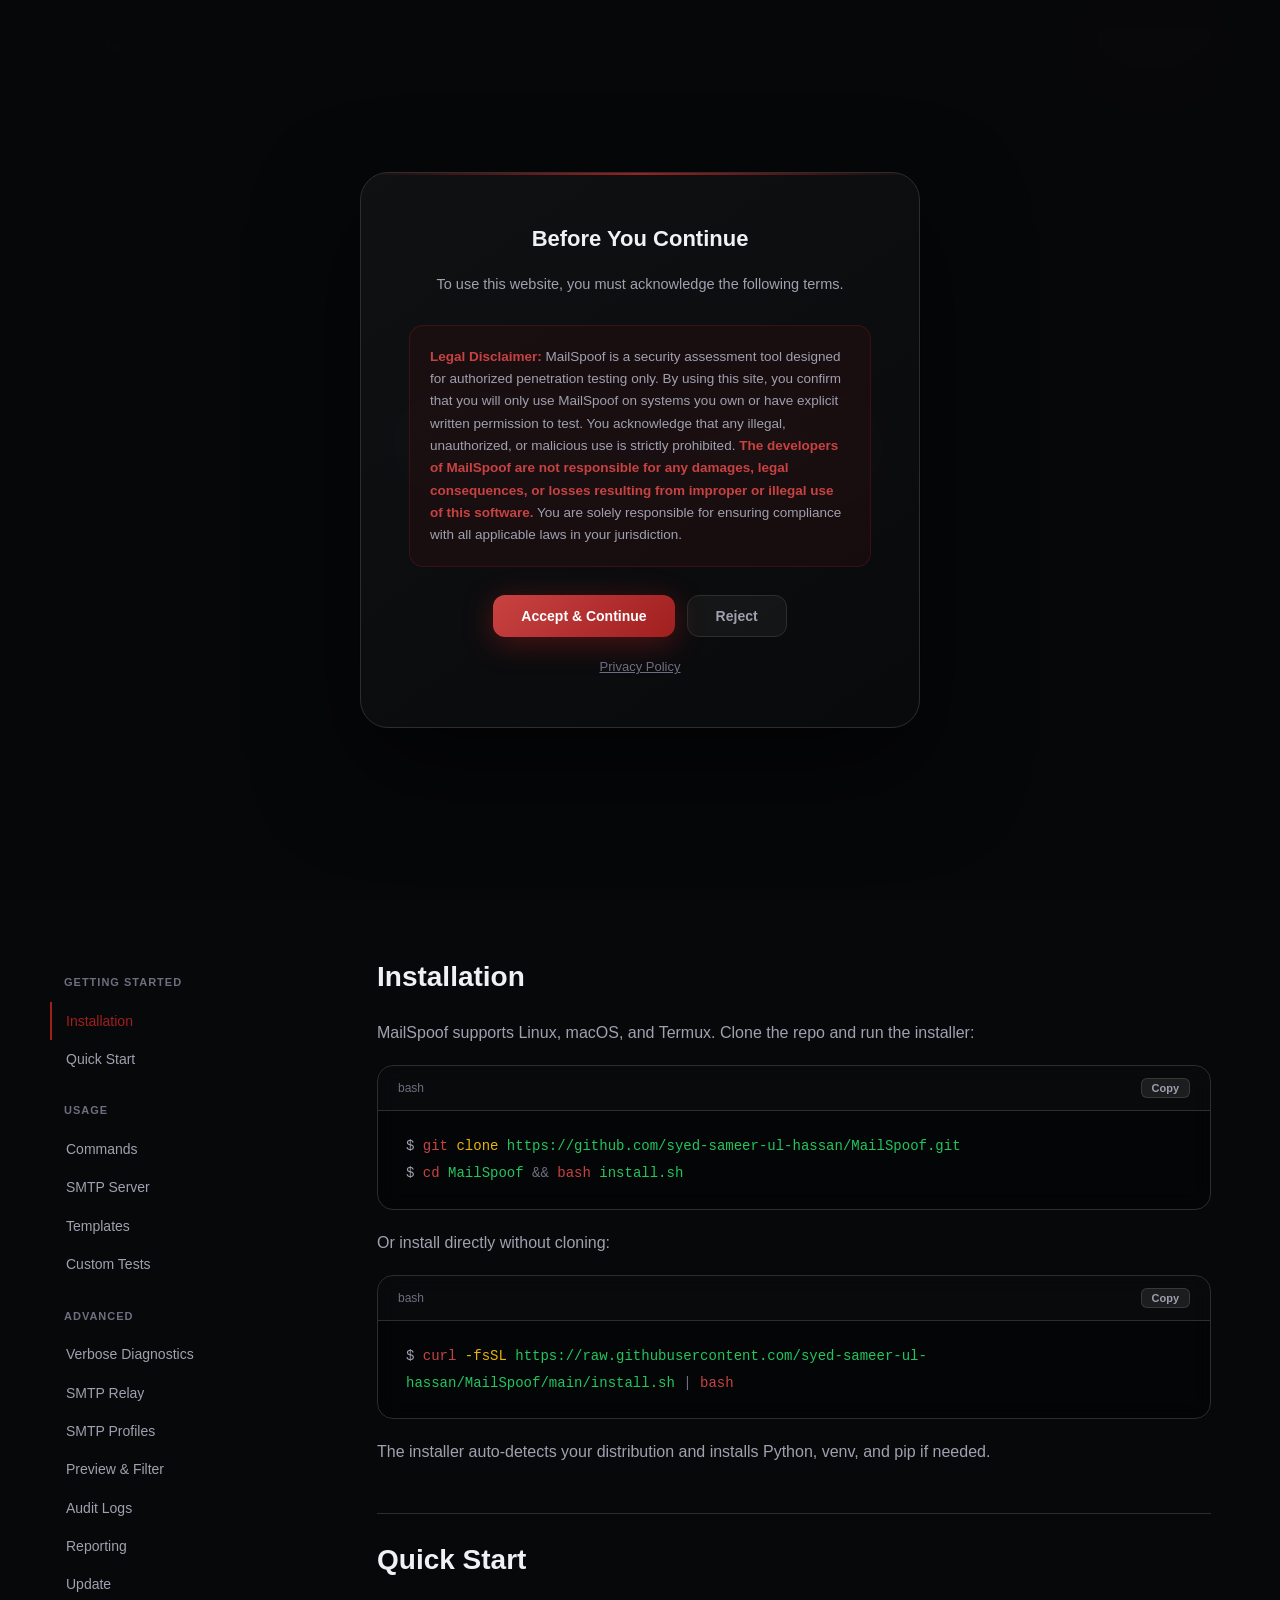
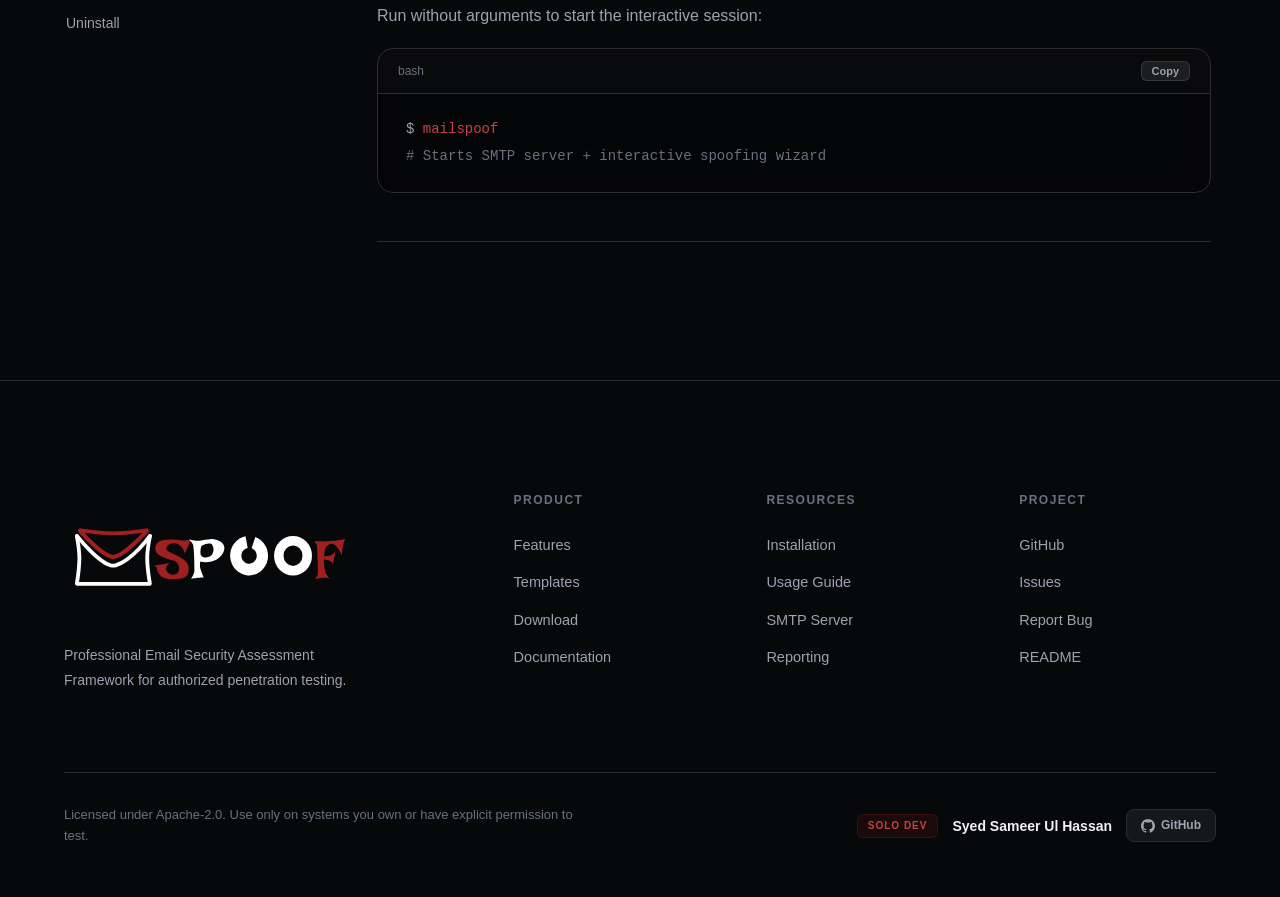
==== View/docs.html @ 1fa7d6a7 "first commit" ====
<!DOCTYPE html>
<html lang="en">
<head>
<meta charset="UTF-8">
<meta name="viewport" content="width=device-width, initial-scale=1.0, maximum-scale=1.0, user-scalable=no">
<meta name="referrer" content="strict-origin-when-cross-origin">
<meta http-equiv="Content-Security-Policy" content="default-src 'self'; script-src 'self' 'unsafe-inline'; style-src 'self' 'unsafe-inline' https://fonts.googleapis.com; font-src https://fonts.gstatic.com; img-src 'self' data: https:; connect-src *; frame-ancestors 'none'; base-uri 'self'; form-action 'self';">
<link rel="preconnect" href="https://fonts.googleapis.com">
<link href="https://fonts.googleapis.com/css2?family=Inter:wght@400;500;600;700;800&family=JetBrains+Mono:wght@400;700&display=swap" rel="stylesheet">
<link rel="icon" href="../assets/icon.svg" type="image/svg+xml">
<link rel="stylesheet" href="../style/style.css">
<link rel="stylesheet" href="../style/phone.css">
<link rel="stylesheet" href="../style/tablet.css">
<title>MailSpoof - Documentation</title>
</head>
<body>
<nav class="navbar">
  <div class="container nav-inner">
    <a href="home.html" class="nav-brand"><img src="../assets/logo.svg" alt="MailSpoof"></a>
    <button type="button" class="menu-btn" aria-label="Menu"><svg width="24" height="24" fill="none" stroke="currentColor" stroke-width="2" viewBox="0 0 24 24"><path stroke-linecap="round" stroke-linejoin="round" d="M4 6h16M4 12h16M4 18h16"/></svg></button>
    <div class="nav-links">
      <a href="features.html">Features</a>
      <a href="templates.html">Templates</a>
      <a href="docs.html">Docs</a>
      <a href="download.html">Download</a>
      <a href="../bug/report/bugreport.html">Report Bug</a>
      <a href="support.html">Support</a>
      <a href="donate.html" class="nav-cta"><svg width="16" height="16" fill="currentColor" viewBox="0 0 24 24"><path d="M12 21.35l-1.45-1.32C5.4 15.36 2 12.28 2 8.5 2 5.42 4.42 3 7.5 3c1.74 0 3.41.81 4.5 2.09C13.09 3.81 14.76 3 16.5 3 19.58 3 22 5.42 22 8.5c0 3.78-3.4 6.86-8.55 11.54L12 21.35z"/></svg>Donate</a>
    </div>
  </div>
</nav>
<style>
.docs-layout { display:flex; gap:48px; align-items:flex-start; }
.docs-nav { position:sticky; top:100px; width:260px; flex-shrink:0; }
.docs-content { flex:1; min-width:0; }
.docs-nav a { display:block; padding:8px 0; color:var(--text-dim); font-size:14px; border-left:2px solid transparent; padding-left:14px; margin-left:-14px; transition:all 0.2s; }
.docs-nav a:hover, .docs-nav a.active { color:var(--accent); border-left-color:var(--accent); }
.docs-nav h5 { font-size:11px; text-transform:uppercase; letter-spacing:1px; color:var(--text-fade); margin:24px 0 10px; }
.docs-content h3 { font-size:28px; font-weight:700; margin:48px 0 20px; padding-top:24px; border-top:1px solid var(--border); }
.docs-content h3:first-child { margin-top:0; padding-top:0; border-top:none; }
.docs-content p { color:var(--text-dim); margin-bottom:16px; }
.docs-content ul { margin-bottom:20px; padding-left:20px; color:var(--text-dim); }
.docs-content li { margin-bottom:8px; }
.code-header { display:flex; align-items:center; justify-content:space-between; }
.copy-btn { background:rgba(255,255,255,0.08); border:1px solid rgba(255,255,255,0.12); color:var(--text-dim); font-size:11px; padding:3px 10px; border-radius:6px; cursor:pointer; transition:all 0.2s; font-family:var(--font-sans); }
.copy-btn:hover { background:rgba(160,31,31,0.25); color:#fff; border-color:rgba(160,31,31,0.4); }
.copy-btn.copied { background:rgba(34,197,94,0.15); color:var(--green); border-color:rgba(34,197,94,0.3); }
@media(max-width:767px){ .docs-layout { flex-direction:column; } .docs-nav { display:none; } }
</style>

<section class="hero" style="padding:140px 0 60px;">
  <div class="hero-bg"></div>
  <div class="container">
    <h1 class="fade-up">Documentation</h1>
    <p class="fade-up" style="max-width:640px;">Learn how to install, configure, and use MailSpoof.</p>
  </div>
</section>

<section class="section" style="padding-top:40px;">
  <div class="container">
    <div class="docs-layout">
      <aside class="docs-nav">
        <h5>Getting Started</h5>
        <a href="#install">Installation</a>
        <a href="#quickstart">Quick Start</a>
        <h5>Usage</h5>
        <a href="#commands">Commands</a>
        <a href="#server">SMTP Server</a>
        <a href="#templates">Templates</a>
        <a href="#custom">Custom Tests</a>
        <h5>Advanced</h5>
        <a href="#verbose">Verbose Diagnostics</a>
        <a href="#relay">SMTP Relay</a>
        <a href="#profiles">SMTP Profiles</a>
        <a href="#preview">Preview & Filter</a>
        <a href="#logs">Audit Logs</a>
        <a href="#reporting">Reporting</a>
        <a href="#update">Update</a>
        <a href="#uninstall">Uninstall</a>
      </aside>
      <div class="docs-content">
        <h3 id="install">Installation</h3>
        <p>MailSpoof supports Linux, macOS, and Termux. Clone the repo and run the installer:</p>
        <div class="code-block"><div class="code-header">bash</div><div class="code-body">$ <span class="k">git</span> <span class="v">clone</span> <span class="s">https://github.com/syed-sameer-ul-hassan/MailSpoof.git</span><br>$ <span class="k">cd</span> <span class="s">MailSpoof</span> <span class="c">&&</span> <span class="k">bash</span> <span class="s">install.sh</span></div></div>
        <p>Or install directly without cloning:</p>
        <div class="code-block"><div class="code-header">bash</div><div class="code-body">$ <span class="k">curl</span> <span class="v">-fsSL</span> <span class="s">https://raw.githubusercontent.com/syed-sameer-ul-hassan/MailSpoof/main/install.sh</span> <span class="c">|</span> <span class="k">bash</span></div></div>
        <p>The installer auto-detects your distribution and installs Python, venv, and pip if needed.</p>

        <h3 id="quickstart">Quick Start</h3>
        <p>Run without arguments to start the interactive session:</p>
        <div class="code-block"><div class="code-header">bash</div><div class="code-body">$ <span class="k">mailspoof</span><br><span class="c"># Starts SMTP server + interactive spoofing wizard</span></div></div>

        <h3 id="commands">Commands</h3>
        <div class="code-block"><div class="code-header">bash</div><div class="code-body">$ <span class="k">mailspoof</span> <span class="v">server</span>     <span class="c"># Start SMTP server only</span><br>$ <span class="k">mailspoof</span> <span class="v">start</span>      <span class="c"># Start server + interactive session</span><br>$ <span class="k">mailspoof</span> <span class="v">list</span>       <span class="c"># List all templates</span><br>$ <span class="k">mailspoof</span> <span class="v">test</span> <span class="v">1</span> <span class="s">target@company.com</span>  <span class="c"># Run scenario by ID</span><br>$ <span class="k">mailspoof</span> <span class="v">custom</span>     <span class="c"># Fully custom spoofing test</span><br>$ <span class="k">mailspoof</span> <span class="v">create</span>     <span class="c"># Create custom template</span><br>$ <span class="k">mailspoof</span> <span class="v">-t</span>         <span class="c"># Alias for create</span><br>$ <span class="k">mailspoof</span> <span class="v">preview</span> <span class="v">1</span>   <span class="c"># Preview a template by ID</span><br>$ <span class="k">mailspoof</span> <span class="v">remove-template</span> <span class="v">1</span> <span class="c"># Remove a custom template</span><br>$ <span class="k">mailspoof</span> <span class="v">edit-template</span> <span class="v">1</span>   <span class="c"># Edit a template in nano</span><br>$ <span class="k">mailspoof</span> <span class="v">profile</span> <span class="v">list</span>   <span class="c"># List saved SMTP profiles</span><br>$ <span class="k">mailspoof</span> <span class="v">logs</span>       <span class="c"># View audit logs</span><br>$ <span class="k">mailspoof</span> <span class="v">report</span>     <span class="c"># Generate assessment report</span><br>$ <span class="k">mailspoof</span> <span class="v">update</span>     <span class="c"># Update from Git repository</span><br>$ <span class="k">mailspoof</span> <span class="v">uninstall</span>  <span class="c"># Remove MailSpoof</span><br>$ <span class="k">mailspoof</span> <span class="v">help</span>       <span class="c"># Show help banner</span></div></div>

        <p><strong>Additional flags:</strong> <code>mailspoof help</code> shows the help page, <code>mailspoof -v</code> prints the version.</p>

        <h3 id="server">SMTP Server</h3>
        <p>The built-in SMTP server implements a minimal state machine and relays by resolving MX records.</p>
        <div class="code-block"><div class="code-header">bash</div><div class="code-body">$ <span class="k">mailspoof</span> <span class="v">server</span> <span class="v">--host</span> <span class="s">0.0.0.0</span> <span class="v">--port</span> <span class="v">2525</span><br>$ <span class="k">mailspoof</span> <span class="v">start</span> <span class="v">--server-only</span>  <span class="c"># Server without interactive mode</span></div></div>

        <h3 id="templates">Templates</h3>
        <p>Custom templates use a simple key-value header format saved to <code>~/.mailspoof/templates/custom/</code>. Use raw HTML in the body for rich rendering; MailSpoof automatically generates a plain-text fallback and appends a test disclaimer to both parts. The <code>{TODAY}</code> placeholder is automatically replaced with the current date in built-in templates.</p>
        <div class="code-block"><div class="code-header">template.txt</div><div class="code-body">Name: My Custom Template<br>Category: Social Engineering<br>Severity: High<br>From Email: security@company.com<br>From Name: Security Team<br>Subject: Action Required<br>Tags: urgent, billing<br>Body:<br>&lt;html&gt;&lt;body&gt;&lt;h1&gt;Action Required&lt;/h1&gt;...&lt;/body&gt;&lt;/html&gt;<br>Description: Custom test scenario.</div></div>
        <p>Create interactively (type <code>EOF</code> on a new line to finish the body):</p>
        <div class="code-block"><div class="code-header">bash</div><div class="code-body">$ <span class="k">mailspoof</span> <span class="v">create</span></div></div>
        <p>Filter templates when listing:</p>
        <div class="code-block"><div class="code-header">bash</div><div class="code-body">$ <span class="k">mailspoof</span> <span class="v">list</span> <span class="v">--filter</span> <span class="s">billing</span></div></div>

        <h3 id="custom">Custom Tests</h3>
        <div class="code-block"><div class="code-header">bash</div><div class="code-body">$ <span class="k">mailspoof</span> <span class="v">custom</span> \<br>  <span class="v">--from-email</span> <span class="s">"ceo@company.com"</span> \<br>  <span class="v">--from-name</span> <span class="s">"CEO"</span> \<br>  <span class="v">--subject</span> <span class="s">"Urgent"</span> \<br>  <span class="v">--body</span> <span class="s">"Please review"</span> \<br>  <span class="v">--target</span> <span class="s">"user@company.com"</span> \<br>  <span class="v">--profile</span> <span class="s">gmail</span> \<br>  <span class="v">--verbose</span></div></div>

        <h3 id="verbose">Verbose Diagnostics</h3>
        <p>Trace every stage of SMTP communication with the <code>--verbose</code> flag. MailSpoof prints connection details, STARTTLS status, authentication steps, and provides actionable error explanations for blacklists, SPF/DKIM/DMARC rejections, and relay failures.</p>
        <div class="code-block"><div class="code-header">bash</div><div class="code-body">$ <span class="k">mailspoof</span> <span class="v">test</span> <span class="v">1</span> <span class="s">target@company.com</span> <span class="v">--verbose</span></div></div>

        <h3 id="relay">SMTP Relay</h3>
        <p>Direct MX delivery from residential IPs is blocked by most providers. Use an external relay inline or save a profile:</p>
        <div class="code-block"><div class="code-header">bash</div><div class="code-body">$ <span class="k">mailspoof</span> <span class="v">test</span> <span class="v">1</span> <span class="s">target@company.com</span> \<br>  <span class="v">--smtp-host</span> <span class="s">smtp.gmail.com</span> \<br>  <span class="v">--smtp-port</span> <span class="v">587</span> \<br>  <span class="v">--smtp-user</span> <span class="s">your-email@gmail.com</span> \<br>  <span class="v">--smtp-pass</span> <span class="s">your-app-password</span> \<br>  <span class="v">--use-tls</span> \<br>  <span class="v">--verbose</span></div></div>

        <h3 id="profiles">SMTP Profiles</h3>
        <p>Save relay credentials once and reuse them with <code>--profile</code>:</p>
        <div class="code-block"><div class="code-header">bash</div><div class="code-body">$ <span class="k">mailspoof</span> <span class="v">profile</span> <span class="v">add</span> <span class="s">gmail</span> \<br>  <span class="v">--host</span> <span class="s">smtp.gmail.com</span> \<br>  <span class="v">--port</span> <span class="v">587</span> \<br>  <span class="v">--user</span> <span class="s">you@gmail.com</span> \<br>  <span class="v">--pass</span> <span class="s">app-password</span> \<br>  <span class="v">--use-tls</span><br><br>$ <span class="k">mailspoof</span> <span class="v">test</span> <span class="v">1</span> <span class="s">target@company.com</span> <span class="v">--profile</span> <span class="s">gmail</span> <span class="v">--verbose</span><br>$ <span class="k">mailspoof</span> <span class="v">profile</span> <span class="v">list</span><br>$ <span class="k">mailspoof</span> <span class="v">profile</span> <span class="v">remove</span> <span class="s">gmail</span></div></div>

        <h3 id="preview">Preview & Template Management</h3>
        <p>Inspect templates before sending and manage them from the CLI:</p>
        <div class="code-block"><div class="code-header">bash</div><div class="code-body">$ <span class="k">mailspoof</span> <span class="v">preview</span> <span class="v">1</span>            <span class="c"># Preview rendered body</span><br>$ <span class="k">mailspoof</span> <span class="v">preview</span> <span class="v">1</span> <span class="v">--raw</span>      <span class="c"># Show raw HTML</span><br>$ <span class="k">mailspoof</span> <span class="v">edit-template</span> <span class="v">1</span>     <span class="c"># Open in $EDITOR or nano</span><br>$ <span class="k">mailspoof</span> <span class="v">remove-template</span> <span class="v">1</span>  <span class="c"># Delete custom template</span><br>$ <span class="k">mailspoof</span> <span class="v">list</span> <span class="v">--filter</span> <span class="s">ceo</span>  <span class="c"># Filter by keyword/tag</span></div></div>

        <h3 id="logs">Audit Logs</h3>
        <p>View recent test activity from the structured JSON audit log:</p>
        <div class="code-block"><div class="code-header">bash</div><div class="code-body">$ <span class="k">mailspoof</span> <span class="v">logs</span>           <span class="c"># Last 20 entries</span><br>$ <span class="k">mailspoof</span> <span class="v">logs</span> <span class="v">--lines</span> <span class="v">50</span>  <span class="c"># Last 50 entries</span></div></div>

        <h3 id="reporting">Reporting</h3>
        <p>All tests are logged as JSON lines in ~/.mailspoof/audit.log. Generate a report with:</p>
        <div class="code-block"><div class="code-header">bash</div><div class="code-body">$ <span class="k">mailspoof</span> <span class="v">report</span> <span class="v">--output</span> <span class="s">/path/to/report.json</span><br>$ <span class="k">mailspoof</span> <span class="v">report</span> <span class="v">--format</span> <span class="s">csv</span></div></div>
        <p>The report includes total tests, success rate, breakdown by scenario and type, risk level (CRITICAL / HIGH / MEDIUM), and remediation recommendations. JSON format is ideal for automation; CSV exports the following columns: timestamp, test_type, scenario, target, from_email, success, category, severity, smtp_server, and error.</p>

        <h3 id="update">Update</h3>
        <div class="code-block"><div class="code-header">bash</div><div class="code-body">$ <span class="k">mailspoof</span> <span class="v">update</span></div></div>

        <h3 id="uninstall">Uninstall</h3>
        <p>Remove MailSpoof completely:</p>
        <div class="code-block"><div class="code-header">bash</div><div class="code-body">$ <span class="k">mailspoof</span> <span class="v">uninstall</span></div></div>
      </div>
    </div>
  </div>
</section>
<footer class="footer">
  <div class="container">
    <div class="footer-grid">
      <div class="footer-brand-area"><img src="../assets/logo.svg" alt="MailSpoof"><p class="footer-desc">Professional Email Security Assessment Framework for authorized penetration testing.</p></div>
      <div class="footer-col"><h5>Product</h5><a href="features.html">Features</a><a href="templates.html">Templates</a><a href="download.html">Download</a><a href="docs.html">Documentation</a></div>
      <div class="footer-col"><h5>Resources</h5><a href="docs.html#install">Installation</a><a href="docs.html#usage">Usage Guide</a><a href="docs.html#server">SMTP Server</a><a href="docs.html#reporting">Reporting</a></div>
      <div class="footer-col"><h5>Project</h5><a href="https://github.com/syed-sameer-ul-hassan/MailSpoof" target="_blank" rel="noopener noreferrer">GitHub</a><a href="https://github.com/syed-sameer-ul-hassan/MailSpoof/issues" target="_blank" rel="noopener noreferrer">Issues</a><a href="../bug/report/bugreport.html">Report Bug</a><a href="https://github.com/syed-sameer-ul-hassan/MailSpoof/blob/main/README.md" target="_blank" rel="noopener noreferrer">README</a></div>
    </div>
    <div class="footer-bottom"><p>Licensed under Apache-2.0. Use only on systems you own or have explicit permission to test.</p><div class="footer-dev"><span class="dev-label">Solo Dev</span><span class="dev-name">Syed Sameer Ul Hassan</span><a href="https://github.com/syed-sameer-ul-hassan" target="_blank" rel="noopener noreferrer" class="dev-github"><svg width="14" height="14" fill="currentColor" viewBox="0 0 24 24"><path d="M12 0c-6.626 0-12 5.373-12 12 0 5.302 3.438 9.8 8.207 11.387.599.111.793-.261.793-.577v-2.234c-3.338.726-4.033-1.416-4.033-1.416-.546-1.387-1.333-1.756-1.333-1.756-1.089-.745.083-.729.083-.729 1.205.084 1.839 1.237 1.839 1.237 1.07 1.834 2.807 1.304 3.492.997.107-.775.418-1.305.762-1.604-2.665-.305-5.467-1.334-5.467-5.931 0-1.311.469-2.381 1.236-3.221-.124-.303-.535-1.524.117-3.176 0 0 1.008-.322 3.301 1.23.957-.266 1.983-.399 3.003-.404 1.02.005 2.047.138 3.006.404 2.291-1.552 3.297-1.23 3.297-1.23.653 1.653.242 2.874.118 3.176.77.84 1.233 1.911 1.233 3.221 0 4.609-2.807 5.624-5.479 5.921.43.372.823 1.102.823 2.222v3.293c0 .319.192.694.801.576 4.765-1.589 8.199-6.086 8.199-11.386 0-6.627-5.373-12-12-12z"/></svg>GitHub</a></div></div>
  </div>
</footer>
<div id="cookieOverlay" class="cookie-overlay">
  <div class="cookie-card">
    <div id="cookieConsent" class="cookie-consent show">
      <h3>Before You Continue</h3>
      <p>To use this website, you must acknowledge the following terms.</p>
      <div class="warning-box">
        <p><strong>Legal Disclaimer:</strong> MailSpoof is a security assessment tool designed for authorized penetration testing only. By using this site, you confirm that you will only use MailSpoof on systems you own or have explicit written permission to test. You acknowledge that any illegal, unauthorized, or malicious use is strictly prohibited. <strong>The developers of MailSpoof are not responsible for any damages, legal consequences, or losses resulting from improper or illegal use of this software.</strong> You are solely responsible for ensuring compliance with all applicable laws in your jurisdiction.</p>
      </div>
      <div class="cookie-actions">
        <button type="button" id="cookieAccept" class="btn btn-primary">Accept & Continue</button>
        <button type="button" id="cookieReject" class="btn-reject">Reject</button>
      </div>
      <div style="text-align:center;margin-top:16px;">
        <a href="privacy-policy.html" style="color:var(--text-fade);font-size:13px;text-decoration:underline;">Privacy Policy</a>
      </div>
    </div>
    <div id="cookieBlocked" class="cookie-blocked">
      <div class="blocked-icon">
        <svg width="28" height="28" fill="none" stroke="currentColor" stroke-width="2" viewBox="0 0 24 24"><path stroke-linecap="round" stroke-linejoin="round" d="M18.364 18.364A9 9 0 005.636 5.636m12.728 12.728A9 9 0 015.636 5.636m12.728 12.728L5.636 5.636"/></svg>
      </div>
      <h3>Access Denied</h3>
      <p>You are not allowed to visit this site. MailSpoof is a security tool that may be harmful if misused. You must accept that you will not use it for illegal purposes. If MailSpoof is used illegally, we are not responsible. Please review and accept the terms to continue.</p>
      <div class="cookie-actions">
        <button type="button" id="cookieRemodify" class="btn btn-primary">Re-modify & Accept</button>
      </div>
    </div>
  </div>
</div>
<script src="../logs/main.js"></script>
<script>
(function() {
  document.querySelectorAll('.code-block').forEach(function(block) {
    var header = block.querySelector('.code-header');
    var body = block.querySelector('.code-body');
    if (!header || !body) return;
    var btn = document.createElement('button');
    btn.className = 'copy-btn';
    btn.type = 'button';
    btn.textContent = 'Copy';
    btn.addEventListener('click', function() {
      var text = body.innerText;
      navigator.clipboard.writeText(text).then(function() {
        btn.textContent = 'Copied';
        btn.classList.add('copied');
        setTimeout(function() {
          btn.textContent = 'Copy';
          btn.classList.remove('copied');
        }, 2000);
      });
    });
    header.appendChild(btn);
  });
})();
</script>
</body>
</html>
---- style/style.css ----
:root {
  --bg: #07080a;
  --bg-elev: #07080a;
  --bg-card: rgba(255,255,255,0.03);
  --border: #2d2d2d;
  --border-hover: rgba(160,31,31,0.35);
  --text: #f0f0f5;
  --text-dim: #a0a0b0;
  --text-fade: #6e6e80;
  --accent: #A01F1F;
  --accent-glow: #C94242;
  --accent-soft: rgba(160,31,31,0.15);
  --gray: #D9D9D9;
  --green: #22c55e;
  --red: #ef4444;
  --yellow: #eab308;
  --blue: #3b82f6;
  --purple: #a855f7;
  --font: 'Inter', -apple-system, BlinkMacSystemFont, 'Segoe UI', sans-serif;
  --font-mono: 'JetBrains Mono', 'Fira Code', monospace;
}

* { margin:0; padding:0; box-sizing:border-box; }
html { scroll-behavior:smooth; }
body {
  font-family: var(--font);
  background: var(--bg);
  color: var(--text);
  line-height: 1.6;
  overflow-x: hidden;

   &::-webkit-scrollbar {
    width: 0px;   /* Width of vertical scrollbar */
    height: 8px;  /* Height of horizontal scrollbar */
  }
}
body::before {
  content: ''; position: fixed; inset: 0; z-index: -1; pointer-events: none;
  background-image: radial-gradient(circle, rgba(255,255,255,0.03) 1px, transparent 1px);
  background-size: 32px 32px;
  mask-image: linear-gradient(to bottom, rgba(0,0,0,0.5) 0%, rgba(0,0,0,0.15) 50%, rgba(0,0,0,0.5) 100%);
  -webkit-mask-image: linear-gradient(to bottom, rgba(0,0,0,0.5) 0%, rgba(0,0,0,0.15) 50%, rgba(0,0,0,0.5) 100%);
}

::-webkit-scrollbar { width: 7px; }
::-webkit-scrollbar-track { background: var(--bg); }
::-webkit-scrollbar-thumb { background: #222; border-radius: 4px; }
::-webkit-scrollbar-thumb:hover { background: var(--accent); }

a { color: var(--accent-glow); text-decoration: none; transition: color 0.2s; }
a:hover { color: var(--gray); }

.container { max-width: 1200px; margin: 0 auto; padding: 10px 24px; }

.navbar {
  position: fixed; top: 16px; left: 50%; z-index: 1000;
  transform: translateX(-50%);
  background: rgba(10,12,16,0.7);
  backdrop-filter: blur(24px) saturate(1.3);
  border: 1px solid rgba(255,255,255,0.06);
  border-radius: 16px;
  box-shadow: 0 8px 32px rgba(0,0,0,0.5), 0 0 0 1px rgba(160,31,31,0.05), 0 2px 10px rgba(0,0,0,0.3);
  max-width: 1160px; width: calc(100% - 48px);
  transition: all 0.4s cubic-bezier(0.16, 1, 0.3, 1);
}
.navbar.scrolled {
  background: rgba(10,12,16,0.92);
  border-color: rgba(255,255,255,0.1);
  box-shadow: 0 16px 48px rgba(0,0,0,0.6), 0 0 0 1px rgba(160,31,31,0.08), 0 4px 20px rgba(0,0,0,0.4);
}
.nav-inner { display:flex; align-items:center; justify-content:space-between; height: 62px; padding: 0 8px; }
.nav-brand {
  display:flex; align-items:center; gap: 12px;
  font-weight: 800; font-size: 20px; color: var(--text); letter-spacing: -0.5px;
}
.nav-brand img { height: 34px; width: auto; max-width: 120px; display: block; filter: drop-shadow(0 0 10px rgba(160,31,31,0.4)); transition: filter 0.3s; }
.nav-brand:hover img { filter: drop-shadow(0 0 14px rgba(160,31,31,0.6)); }
.nav-brand span { color: var(--accent-glow); }
.nav-links { display:flex; gap: 32px; align-items:center; }
.nav-links a { color: var(--text-dim); font-size: 14px; font-weight: 500; transition: all 0.2s; position: relative; }
.nav-links a::after {
  content: ''; position: absolute; bottom: -4px; left: 0; width: 0; height: 2px;
  background: linear-gradient(90deg, var(--accent), var(--accent-glow));
  transition: width 0.3s ease; border-radius: 2px;
}
.nav-links a:hover { color: var(--text); }
.nav-links a:hover::after { width: 100%; }
.nav-links a.active { color: var(--text); }
.nav-links a.active::after { width: 100%; }
.nav-cta {
  background: linear-gradient(135deg, var(--accent), #7A1818);
  color: #fff; padding: 10px 22px; border-radius: 10px;
  font-weight: 600; font-size: 14px; border: none; cursor: pointer;
  transition: all 0.3s ease; box-shadow: 0 4px 20px rgba(160,31,31,0.25);
  display: inline-flex; align-items: center; gap: 8px;
}
.nav-links a.nav-cta::after { display: none; }
.nav-cta:hover { transform: translateY(-2px); box-shadow: 0 8px 30px rgba(160,31,31,0.4); filter: brightness(1.1); }

.bug-form { display: flex; flex-direction: column; gap: 24px; }
.form-row { display: grid; grid-template-columns: 1fr 1fr; gap: 20px; }
.form-group { display: flex; flex-direction: column; gap: 8px; }
.form-group label { font-size: 13px; font-weight: 600; color: var(--text); text-transform: uppercase; letter-spacing: 0.5px; }
.form-group input,
.form-group select,
.form-group textarea {
  background: rgba(255,255,255,0.03);
  border: 1px solid var(--border);
  border-radius: 12px;
  padding: 12px 16px;
  color: var(--text);
  font-family: var(--font);
  font-size: 14.5px;
  transition: all 0.25s;
  outline: none;
}
.form-group input:focus,
.form-group select:focus,
.form-group textarea:focus {
  border-color: rgba(160,31,31,0.4);
  box-shadow: 0 0 0 3px rgba(160,31,31,0.08);
  background: rgba(255,255,255,0.05);
}
.form-group input::placeholder,
.form-group textarea::placeholder { color: var(--text-fade); }
.form-group select { cursor: pointer; appearance: none; background-image: url("data:image/svg+xml,%3Csvg width='12' height='8' viewBox='0 0 12 8' fill='none' xmlns='http://www.w3.org/2000/svg'%3E%3Cpath d='M1 1.5L6 6.5L11 1.5' stroke='%236e6e80' stroke-width='1.5' stroke-linecap='round' stroke-linejoin='round'/%3E%3C/svg%3E"); background-repeat: no-repeat; background-position: right 14px center; padding-right: 38px; }
.form-group select option { background: var(--bg-elev); color: var(--text); }
.form-group textarea { resize: vertical; min-height: 100px; }
@media (max-width: 768px) {
  .form-row { grid-template-columns: 1fr; }
}

.hero {
  padding: 180px 0 100px; text-align: center; position: relative;
  overflow: hidden; min-height: 100vh; display: flex; align-items: center;
}
.hero-bg {
  position: absolute; inset: 0;
  background:
    radial-gradient(ellipse 80% 50% at 50% -10%, rgba(160,31,31,0.12), transparent),
    radial-gradient(ellipse 60% 40% at 85% 50%, rgba(160,31,31,0.06), transparent);
  pointer-events: none;
}
.hero-bg::before {
  content: ''; position: absolute; inset: 0;
  background: url("data:image/svg+xml,%3Csvg viewBox='0 0 400 400' xmlns='http://www.w3.org/2000/svg'%3E%3Cfilter id='n'%3E%3CfeTurbulence type='fractalNoise' baseFrequency='0.9' numOctaves='3' stitchTiles='stitch'/%3E%3C/filter%3E%3Crect width='100%25' height='100%25' filter='url(%23n)' opacity='0.03'/%3E%3C/svg%3E");
  opacity: 0.4; pointer-events: none;
}
.hero-bg::after {
  content: ''; position: absolute; inset: 0;
  background-image: radial-gradient(circle, rgba(255,255,255,0.04) 1px, transparent 1px);
  background-size: 40px 40px;
  mask-image: linear-gradient(to bottom, rgba(0,0,0,0.4) 0%, transparent 70%);
  -webkit-mask-image: linear-gradient(to bottom, rgba(0,0,0,0.4) 0%, transparent 70%);
  pointer-events: none;
}
.hero-logo {
  display: block;
  width: 160px; height: auto;
  margin: 0 auto 40px;
  filter: drop-shadow(0 0 40px rgba(160,31,31,0.2));
  animation: float 6s ease-in-out infinite;
}
.hero h1 {
  font-size: 68px; font-weight: 800; line-height: 1.05;
  margin-bottom: 24px; letter-spacing: -2px;
}
.hero h1 span {
  background: linear-gradient(135deg, var(--accent), var(--accent-glow), var(--gray));
  -webkit-background-clip: text; background-clip: text;
  -webkit-text-fill-color: transparent;
}
.hero p {
  font-size: 20px; color: var(--text-dim); max-width: 600px;
  margin: 0 auto 40px; line-height: 1.7;
}
.hero-badges {
  display: flex; gap: 12px; justify-content: center;
  margin-bottom: 44px; flex-wrap: wrap;
}
.badge {
  padding: 7px 18px; border-radius: 100px; font-size: 12px;
  font-weight: 600; border: 1px solid var(--border);
  background: rgba(255,255,255,0.04); color: var(--text-dim);
  backdrop-filter: blur(10px); transition: all 0.2s;
}
.badge:hover { border-color: var(--accent); color: var(--text); }
.hero-actions { display: flex; gap: 16px; justify-content: center; flex-wrap: wrap; }

.btn {
  display: inline-flex; align-items: center; gap: 10px;
  padding: 14px 28px; border-radius: 12px; font-weight: 600;
  font-size: 15px; cursor: pointer; border: none;
  transition: all 0.3s ease; text-decoration: none;
}
.btn-primary {
  background: linear-gradient(135deg, #C94242, #A01F1F);
  color: #fff; box-shadow: 0 6px 30px rgba(160,31,31,0.45);
}
.btn-primary:hover {
  transform: translateY(-3px); box-shadow: 0 14px 50px rgba(160,31,31,0.6);
  filter: brightness(1.08);
}
.btn-secondary {
  background: rgba(255,255,255,0.06); color: var(--text);
  border: 1px solid rgba(255,255,255,0.12); backdrop-filter: blur(10px);
  box-shadow: 0 2px 10px rgba(0,0,0,0.2);
}
.btn-secondary:hover { border-color: var(--accent); background: rgba(160,31,31,0.1); box-shadow: 0 6px 24px rgba(160,31,31,0.2); }

.terminal-mockup {
  max-width: 780px; margin: 70px auto 0;
  background: linear-gradient(180deg, rgba(255,255,255,0.03), rgba(255,255,255,0.01));
  border: 1px solid var(--border); border-radius: 20px;
  overflow: hidden; backdrop-filter: blur(24px);
  box-shadow: 0 40px 100px rgba(0,0,0,0.55), 0 0 0 1px rgba(160,31,31,0.08), inset 0 1px 0 rgba(255,255,255,0.05);
}
.terminal-header {
  display: flex; align-items: center; gap: 10px;
  padding: 18px 22px; border-bottom: 1px solid var(--border);
  background: rgba(255,255,255,0.025);
}
.terminal-dot { width: 13px; height: 13px; border-radius: 50%; }
.td-red { background: var(--red); box-shadow: 0 0 8px var(--red); }
.td-yellow { background: var(--yellow); box-shadow: 0 0 8px var(--yellow); }
.td-green { background: var(--green); box-shadow: 0 0 8px var(--green); }
.terminal-body {
  padding: 28px 32px; font-family: var(--font-mono); font-size: 14.5px;
  line-height: 2.1; text-align: left; color: var(--text-dim);
}
.terminal-body .prompt { color: var(--accent-glow); }

.section { padding: 120px 0; position: relative; }
.section-alt { background: var(--bg-elev); border-top: 1px solid var(--border); border-bottom: 1px solid var(--border); }
.section-title { text-align: center; margin-bottom: 70px; }
.section-title h2 { font-size: 44px; font-weight: 800; margin-bottom: 14px; letter-spacing: -1px; }
.section-title p { color: var(--text-dim); font-size: 18px; max-width: 560px; margin: 0 auto; }

.features-grid { display: flex; overflow-x: auto; gap: 24px; scroll-snap-type: x mandatory; -webkit-overflow-scrolling: touch; padding: 0 24px 12px; margin: 0 -24px; scrollbar-width: none; height:fit-content; }
.features-grid::-webkit-scrollbar { display: none; }
.feature-card { flex: 0 0 340px; scroll-snap-align: start; }
.feature-card {
  background: linear-gradient(145deg, rgba(255,255,255,0.04), rgba(255,255,255,0.01));
  border: 1px solid var(--border); border-radius: 24px;
  padding: 40px 36px; position: relative; overflow: hidden;
  transition: all 0.45s cubic-bezier(0.16, 1, 0.3, 1);
  backdrop-filter: blur(20px);
}
.feature-card::before {
  content: ''; position: absolute; top: 0; left: 0; right: 0; height: 1.5px;
  background: linear-gradient(90deg, transparent, var(--accent-glow), transparent);
  opacity: 0; transition: opacity 0.4s;
}
.feature-card::after {
  content: ''; position: absolute; top: -50%; left: -50%; width: 200%; height: 200%;
  background: radial-gradient(circle at 50% 50%, rgba(160,31,31,0.06), transparent 60%);
  opacity: 0; transition: opacity 0.5s; pointer-events: none;
}
.feature-card:hover {
  transform: translateY(-8px) scale(1.01);
  border-color: rgba(160,31,31,0.35);
  box-shadow: 0 24px 60px rgba(0,0,0,0.5), 0 0 60px rgba(160,31,31,0.1);
}
.feature-card:hover::before { opacity: 1; }
.feature-card:hover::after { opacity: 1; }
.feature-icon {
  width: 70px; height: 70px; border-radius: 16px;
  display: flex; align-items: center; justify-content: center;
  margin-bottom: 28px; font-size: 24px;
  background: linear-gradient(135deg, rgba(160,31,31,0.15), rgba(160,31,31,0.05));
  border: 1px solid rgba(160,31,31,0.25); color: var(--accent-glow);
  box-shadow: 0 4px 20px rgba(160,31,31,0.15); transition: all 0.3s;
}
.feature-card:hover .feature-icon {
  transform: scale(1.08);
  box-shadow: 0 6px 30px rgba(160,31,31,0.25);
  border-color: rgba(160,31,31,0.4);
}
.feature-card h3 { font-size: 19px; font-weight: 700; margin-bottom: 14px; }
.feature-card p { color: var(--text-dim); font-size: 14.5px; line-height: 1.75; }

.templates-grid { display: flex; overflow-x: auto; gap: 24px; scroll-snap-type: x mandatory; -webkit-overflow-scrolling: touch; padding: 0 24px 12px; margin: 0 -24px; scrollbar-width: none; }
.templates-grid::-webkit-scrollbar { display: none; }
.template-showcase { flex: 0 0 360px; scroll-snap-align: start; }
.template-showcase {
  background: linear-gradient(145deg, rgba(255,255,255,0.04), rgba(255,255,255,0.01));
  border: 1px solid var(--border); border-radius: 24px;
  padding: 36px 32px; position: relative; overflow: hidden;
  transition: all 0.45s cubic-bezier(0.16, 1, 0.3, 1);
  backdrop-filter: blur(20px);
}
.template-showcase::before {
  content: ''; position: absolute; top: 0; left: 0; right: 0; height: 1.5px;
  background: linear-gradient(90deg, transparent, var(--accent-glow), transparent);
  opacity: 0; transition: opacity 0.4s;
}
.template-showcase::after {
  content: ''; position: absolute; top: -50%; left: -50%; width: 200%; height: 200%;
  background: radial-gradient(circle at 50% 50%, rgba(160,31,31,0.08), transparent 60%);
  opacity: 0; transition: opacity 0.5s; pointer-events: none;
}
.template-showcase:hover {
  transform: translateY(-8px) scale(1.01);
  border-color: rgba(160,31,31,0.35);
  box-shadow: 0 24px 60px rgba(0,0,0,0.5), 0 0 60px rgba(160,31,31,0.1);
}
.template-showcase:hover::before { opacity: 1; }
.template-showcase:hover::after { opacity: 1; }
.template-showcase .sev {
  position: absolute; top: 24px; right: 24px;
  padding: 4px 12px; border-radius: 100px; font-size: 11px;
  font-weight: 700; text-transform: uppercase; letter-spacing: 0.5px;
}
.sev-critical { background: rgba(239,68,68,0.15); color: var(--red); border: 1px solid rgba(239,68,68,0.3); }
.sev-high { background: rgba(234,179,8,0.15); color: var(--yellow); border: 1px solid rgba(234,179,8,0.3); }
.sev-medium { background: rgba(59,130,246,0.15); color: var(--blue); border: 1px solid rgba(59,130,246,0.3); }
.template-icon {
  width: 52px; height: 52px; border-radius: 14px;
  display: flex; align-items: center; justify-content: center;
  margin-bottom: 24px;
  background: linear-gradient(135deg, rgba(160,31,31,0.15), rgba(160,31,31,0.05));
  border: 1px solid rgba(160,31,31,0.25); color: var(--accent-glow);
  box-shadow: 0 4px 20px rgba(160,31,31,0.15); transition: all 0.3s;
}
.template-icon svg { width: 22px; height: 22px; }
.template-showcase:hover .template-icon {
  transform: scale(1.08);
  box-shadow: 0 6px 30px rgba(160,31,31,0.25);
  border-color: rgba(160,31,31,0.4);
}
.template-showcase h4 { font-size: 18px; font-weight: 700; margin-bottom: 8px; padding-right: 80px; }
.template-showcase .cat { font-size: 13px; color: var(--text-fade); margin-bottom: 20px; text-transform: uppercase; letter-spacing: 0.5px; }
.template-showcase .preview {
  background: rgba(0,0,0,0.25); border: 1px solid rgba(255,255,255,0.06);
  border-radius: 12px; padding: 16px 20px;
  font-family: var(--font-mono); font-size: 12.5px; line-height: 1.85;
  color: var(--text-dim); overflow: hidden;
}
.template-showcase .preview strong { color: var(--accent-glow); font-weight: 600; }
.template-cta { display: flex; flex-direction: column; cursor: pointer; text-decoration: none; color: inherit; }
.template-cta:hover { color: inherit; }
.template-cta .template-icon { background: linear-gradient(135deg, rgba(160,31,31,0.2), rgba(160,31,31,0.08)); }
.template-count { text-align: center; margin-bottom: 60px; }
.template-count .num { font-size: 48px; font-weight: 800; background: linear-gradient(135deg, var(--accent-glow), var(--accent)); -webkit-background-clip: text; background-clip: text; -webkit-text-fill-color: transparent; }
.template-count p { color: var(--text-dim); font-size: 16px; }

.stats-grid { display: grid; grid-template-columns: repeat(4, 1fr); gap: 24px; }
.stat-card {
  background: linear-gradient(145deg, rgba(255,255,255,0.04), rgba(255,255,255,0.01));
  border: 1px solid var(--border); border-radius: 24px;
  padding: 40px 24px; text-align: center;
  transition: all 0.4s cubic-bezier(0.16, 1, 0.3, 1);
  backdrop-filter: blur(20px); position: relative; overflow: hidden;
}
.stat-card::before {
  content: ''; position: absolute; top: 0; left: 0; right: 0; height: 1.5px;
  background: linear-gradient(90deg, transparent, var(--accent-glow), transparent);
  opacity: 0; transition: opacity 0.4s;
}
.stat-card:hover {
  transform: translateY(-6px) scale(1.01);
  border-color: rgba(160,31,31,0.35);
  box-shadow: 0 20px 55px rgba(0,0,0,0.45), 0 0 50px rgba(160,31,31,0.08);
}
.stat-card:hover::before { opacity: 1; }
.stat-icon {
  width: 56px; height: 56px; border-radius: 16px;
  display: flex; align-items: center; justify-content: center;
  margin: 0 auto 20px;
  background: linear-gradient(135deg, rgba(160,31,31,0.15), rgba(160,31,31,0.05));
  border: 1px solid rgba(160,31,31,0.25); color: var(--accent-glow);
  box-shadow: 0 4px 20px rgba(160,31,31,0.15); transition: all 0.3s;
}
.stat-card:hover .stat-icon {
  transform: scale(1.1);
  box-shadow: 0 6px 30px rgba(160,31,31,0.25);
  border-color: rgba(160,31,31,0.4);
}
.stat-card .num {
  font-size: 52px; font-weight: 800; letter-spacing: -2px; line-height: 1;
  background: linear-gradient(135deg, var(--accent), var(--accent-glow), var(--gray));
  -webkit-background-clip: text; background-clip: text;
  -webkit-text-fill-color: transparent; margin-bottom: 10px;
}
.stat-card .lbl { font-size: 14px; color: var(--text-dim); font-weight: 500; }

.code-block {
  background: rgba(0,0,0,0.3); border: 1px solid var(--border);
  border-radius: 16px; overflow: hidden; margin: 20px 0;
  backdrop-filter: blur(10px);
}
.code-header {
  padding: 12px 20px; border-bottom: 1px solid var(--border);
  font-size: 12px; color: var(--text-fade);
  display: flex; align-items: center; justify-content: space-between;
  gap: 8px; background: rgba(255,255,255,0.02);
}
.copy-btn {
  background: rgba(255,255,255,0.06); border: 1px solid var(--border);
  color: var(--text-dim); font-size: 11px; font-weight: 600;
  padding: 4px 12px; border-radius: 6px; cursor: pointer;
  transition: all 0.2s; display: inline-flex; align-items: center; gap: 6px;
  font-family: var(--font-sans);
}
.copy-btn:hover { background: rgba(160,31,31,0.12); border-color: rgba(160,31,31,0.35); color: var(--text); }
.copy-btn.copied { background: rgba(34,197,94,0.12); border-color: rgba(34,197,94,0.35); color: var(--green); }
.code-body {
  padding: 22px 28px; font-family: var(--font-mono); font-size: 14px;
  line-height: 1.9; color: var(--text-dim); overflow-x: auto;
}
.code-body .c { color: var(--text-fade); }
.code-body .k { color: var(--accent-glow); }
.code-body .s { color: var(--green); }
.code-body .v { color: var(--yellow); }

.steps { display: flex; flex-direction: column; gap: 20px; max-width: 700px; margin: 0 auto; }
.step {
  display: flex; gap: 24px; align-items: flex-start;
  background: linear-gradient(145deg, rgba(255,255,255,0.04), rgba(255,255,255,0.01));
  border: 1px solid var(--border); border-radius: 24px;
  padding: 32px; backdrop-filter: blur(20px);
  transition: all 0.4s ease; position: relative; overflow: hidden;
}
.step::before {
  content: ''; position: absolute; top: 0; left: 0; right: 0; height: 1.5px;
  background: linear-gradient(90deg, transparent, var(--accent-glow), transparent);
  opacity: 0; transition: opacity 0.4s;
}
.step:hover { border-color: rgba(160,31,31,0.35); transform: translateY(-4px); }
.step:hover::before { opacity: 1; }
.step-num {
  width: 48px; height: 48px; border-radius: 50%;
  background: linear-gradient(135deg, var(--accent), #7A1818);
  color: #fff; font-weight: 800; font-size: 16px;
  display: flex; align-items: center; justify-content: center;
  flex-shrink: 0; box-shadow: 0 4px 20px rgba(160,31,31,0.4);
}
.step h4 { font-size: 18px; font-weight: 700; margin-bottom: 8px; }
.step p { color: var(--text-dim); font-size: 14px; line-height: 1.7; }

.footer { border-top: 1px solid var(--border); padding: 100px 0 40px; background: linear-gradient(180deg, var(--bg-elev) 0%, var(--bg) 100%); position: relative; overflow: hidden; }
.footer-grid { display: grid; grid-template-columns: 2fr 1fr 1fr 1fr; gap: 56px; margin-bottom: 80px; }
.footer-brand-area { display: flex; flex-direction: column; align-items: flex-start; }
.footer-brand-area img { height: 132px; width: auto; margin-bottom: 20px; display: block; }
.footer-desc { color: var(--text-dim); font-size: 14px; max-width: 320px; line-height: 1.75; }
.footer-col h5 { font-size: 12px; font-weight: 700; margin-bottom: 24px; color: var(--text-fade); text-transform: uppercase; letter-spacing: 1.5px; }
.footer-col a { display: block; color: var(--text-dim); font-size: 14.5px; margin-bottom: 14px; transition: all 0.25s; position: relative; padding-left: 0; }
.footer-col a:hover { color: var(--accent-glow); padding-left: 6px; }
.footer-col a::before {
  content: ''; position: absolute; left: -12px; top: 50%; transform: translateY(-50%);
  width: 0; height: 4px; border-radius: 2px; background: var(--accent-glow);
  transition: width 0.2s ease;
}
.footer-col a:hover::before { width: 4px; }
.footer-bottom {
  border-top: 1px solid var(--border); padding-top: 32px;
  display: flex; justify-content: space-between; align-items: center; flex-wrap: wrap; gap: 12px;
}
.footer-bottom p { color: var(--text-fade); font-size: 13px; max-width: 520px; line-height: 1.6; }
.footer-dev { display: flex; align-items: center; gap: 14px; flex-wrap: wrap; }
.dev-label {
  font-size: 10px; font-weight: 700; text-transform: uppercase; letter-spacing: 1px;
  color: var(--accent-glow); background: rgba(160,31,31,0.12);
  border: 1px solid rgba(160,31,31,0.25); border-radius: 6px;
  padding: 3px 10px;
}
.dev-name { font-size: 14px; font-weight: 600; color: var(--text); }
.dev-github {
  display: inline-flex; align-items: center; gap: 6px;
  background: rgba(255,255,255,0.06); border: 1px solid var(--border);
  color: var(--text-dim); font-size: 12px; font-weight: 600;
  padding: 6px 14px; border-radius: 8px;
  transition: all 0.2s ease;
}
.dev-github:hover { background: rgba(160,31,31,0.12); border-color: rgba(160,31,31,0.35); color: var(--text); }
.footer-social { display: flex; gap: 16px; align-items: center; }
.footer-social a { color: var(--text-fade); transition: color 0.2s; }
.footer-social a:hover { color: var(--accent-glow); }

.cta-box {
  background: linear-gradient(135deg, rgba(160,31,31,0.1), rgba(160,31,31,0.02));
  border: 1px solid rgba(160,31,31,0.25); border-radius: 32px;
  padding: 80px 56px; text-align: center; position: relative; overflow: hidden;
  backdrop-filter: blur(30px);
  box-shadow: 0 0 80px rgba(160,31,31,0.08), inset 0 1px 0 rgba(255,255,255,0.06);
}
.cta-box::before {
  content: ''; position: absolute; top: -50%; left: -50%; width: 200%; height: 200%;
  background: radial-gradient(circle, rgba(160,31,31,0.1) 0%, transparent 60%);
  animation: pulse 8s ease-in-out infinite;
  pointer-events: none;
}

@keyframes float {
  0%, 100% { transform: translateY(0); }
  50% { transform: translateY(-12px); }
}
@keyframes pulse {
  0%, 100% { transform: scale(1); opacity: 0.5; }
  50% { transform: scale(1.1); opacity: 0.8; }
}
.fade-up { opacity: 0; transform: translateY(40px); transition: all 0.8s cubic-bezier(0.16, 1, 0.3, 1); }
.fade-up.visible { opacity: 1; transform: translateY(0); }

.cookie-overlay {
  position: fixed; inset: 0; z-index: 9999;
  background: rgba(7,8,10,0.97);
  backdrop-filter: blur(40px);
  display: flex; align-items: center; justify-content: center;
  padding: 24px;
  opacity: 0; visibility: hidden;
  transition: opacity 0.5s ease, visibility 0.5s ease;
}
.cookie-overlay.show { opacity: 1; visibility: visible; }
.cookie-card {
  background: linear-gradient(145deg, rgba(255,255,255,0.04), rgba(255,255,255,0.01));
  border: 1px solid var(--border); border-radius: 28px;
  padding: 48px; max-width: 560px; width: 100%;
  text-align: center; box-shadow: 0 40px 100px rgba(0,0,0,0.6);
  position: relative; overflow: hidden;
}
.cookie-card::before {
  content: ''; position: absolute; top: 0; left: 0; right: 0; height: 2px;
  background: linear-gradient(90deg, transparent, var(--accent), transparent);
}
.cookie-card h3 { font-size: 22px; font-weight: 700; margin-bottom: 16px; }
.cookie-card p { color: var(--text-dim); font-size: 14.5px; line-height: 1.7; margin-bottom: 28px; }
.cookie-card .warning-box {
  background: rgba(160,31,31,0.08); border: 1px solid rgba(160,31,31,0.25);
  border-radius: 14px; padding: 20px; text-align: left; margin-bottom: 28px;
}
.cookie-card .warning-box p { color: var(--text-dim); font-size: 13.5px; line-height: 1.65; margin: 0; }
.cookie-card .warning-box p strong { color: var(--accent-glow); }
.cookie-actions { display: flex; gap: 12px; justify-content: center; flex-wrap: wrap; }
.cookie-actions .btn { padding: 12px 28px; font-size: 14px; }
.cookie-actions .btn-reject {
  background: rgba(255,255,255,0.04); color: var(--text-dim);
  border: 1px solid var(--border); border-radius: 12px;
  font-weight: 600; font-size: 14px; padding: 12px 28px;
  cursor: pointer; transition: all 0.3s ease;
}
.cookie-actions .btn-reject:hover { border-color: var(--accent); color: var(--text); background: rgba(160,31,31,0.08); }

.cookie-consent {
  display: none; text-align: center;
}
.cookie-consent.show { display: block; }
.cookie-blocked {
  display: none; text-align: center;
}
.cookie-blocked.show { display: block; }
.cookie-card .blocked-icon {
  width: 64px; height: 64px; border-radius: 50%;
  background: rgba(239,68,68,0.12); border: 1px solid rgba(239,68,68,0.25);
  display: flex; align-items: center; justify-content: center;
  margin: 0 auto 24px;
}
.cookie-card .blocked-icon svg { color: var(--red); }
@media (max-width: 768px) {
  .cookie-card { padding: 32px 24px; }
  .cookie-actions { flex-direction: column; }
  .cookie-actions .btn, .cookie-actions .btn-reject { width: 100%; justify-content: center; }
}

html, body { overflow-x: hidden; }
img, svg { max-width: 100%; height: auto; }

@media (max-width: 1024px) {
  .container { padding: 0 20px; }
  .hero { padding: 160px 0 90px; }
  .hero h1 { font-size: 52px; letter-spacing: -1.5px; }
  .hero p { font-size: 18px; }
  .section { padding: 90px 0; }
  .section-title { margin-bottom: 50px; }
  .section-title h2 { font-size: 36px; }
  .stats-grid {
    display: flex; overflow-x: auto; gap: 16px;
    scroll-snap-type: x mandatory;
    -webkit-overflow-scrolling: touch;
    padding-bottom: 8px;
    scrollbar-width: none;
  }
  .stats-grid::-webkit-scrollbar { display: none; }
  .stat-card { flex: 0 0 180px; scroll-snap-align: start; }
  .features-grid {
    display: flex; overflow-x: auto; gap: 20px;
    scroll-snap-type: x mandatory;
    -webkit-overflow-scrolling: touch;
    padding: 0 20px 8px; margin: 0 -20px;
    scrollbar-width: none;
  }
  .features-grid::-webkit-scrollbar { display: none; }
  .feature-card { flex: 0 0 320px; scroll-snap-align: start; }
  .footer-grid { grid-template-columns: 1fr 1fr; gap: 40px; }
  .footer-brand-area { grid-column: 1 / -1; }
  .cta-box { padding: 60px 40px; }
  .terminal-mockup { max-width: 100%; margin-left: 0; margin-right: 0; }
  .terminal-body { padding: 22px 24px; font-size: 13px; }
}

.menu-btn { display: none; background: none; border: none; color: var(--text); cursor: pointer; padding: 8px; border-radius: 8px; transition: background 0.2s; }
.menu-btn:hover { background: rgba(255,255,255,0.06); }
@media (max-width: 768px) {
  .container { padding: 0 16px; }
  .navbar { border-radius: 14px; top: 12px; width: calc(100% - 32px); max-width: none; }
  .nav-inner { height: 56px; padding: 0 10px; }
  .nav-links {
    display: flex; opacity: 0; visibility: hidden; transform: translateY(-10px);
    position: absolute; top: calc(100% + 10px); left: 8px; right: 8px;
    background: rgba(10,12,16,0.95); flex-direction: column; padding: 20px;
    gap: 4px; border: 1px solid rgba(255,255,255,0.06); border-radius: 14px;
    backdrop-filter: blur(24px); box-shadow: 0 16px 40px rgba(0,0,0,0.5);
    transition: all 0.3s cubic-bezier(0.16, 1, 0.3, 1);
  }
  .nav-links.open { opacity: 1; visibility: visible; transform: translateY(0); }
  .nav-links a { padding: 12px 16px; width: 100%; text-align: center; }
  .nav-links a.active { background: rgba(160,31,31,0.12); }
  .menu-btn { display: block; }

  .hero { padding: 130px 0 60px; min-height: auto; }
  .hero h1 { font-size: 32px; letter-spacing: -0.5px; line-height: 1.1; word-break: break-word; }
  .hero p { font-size: 16px; max-width: 100%; }
  .hero-logo { width: 120px; margin-bottom: 28px; }
  .hero-actions { flex-direction: column; align-items: center; }
  .hero-actions .btn { width: 100%; max-width: 320px; justify-content: center; }
  .hero-badges { gap: 8px; }

  .section { padding: 70px 0; }
  .section-title { margin-bottom: 40px; }
  .section-title h2 { font-size: 28px; letter-spacing: -0.5px; }
  .section-title p { font-size: 16px; }

  .features-grid {
    display: flex; overflow-x: auto; gap: 16px;
    scroll-snap-type: x mandatory;
    -webkit-overflow-scrolling: touch;
    padding: 0 16px 8px; margin: 0 -16px;
    scrollbar-width: none;
  }
  .features-grid::-webkit-scrollbar { display: none; }
  .feature-card { flex: 0 0 280px; scroll-snap-align: start; padding: 32px 24px; }
  .feature-icon { width: 56px; height: 56px; font-size: 20px; }

  .templates-grid { grid-template-columns: 1fr; }
  .template-showcase { padding: 28px 20px; }
  .template-showcase h4 { font-size: 16px; padding-right: 0; }
  .template-showcase .preview { font-size: 11.5px; padding: 12px 14px; word-break: break-word; }
  .template-count .num { font-size: 36px; }

  .stats-grid {
    display: flex; overflow-x: auto; gap: 16px;
    scroll-snap-type: x mandatory;
    -webkit-overflow-scrolling: touch;
    padding-bottom: 8px;
    scrollbar-width: none;
  }
  .stats-grid::-webkit-scrollbar { display: none; }
  .stat-card { flex: 0 0 160px; scroll-snap-align: start; padding: 28px 16px; }
  .stat-card .num { font-size: 36px; }
  .stat-icon { width: 48px; height: 48px; }

  .terminal-mockup { border-radius: 16px; margin-top: 48px; }
  .terminal-header { padding: 14px 16px; }
  .terminal-body { padding: 18px 20px; font-size: 12.5px; line-height: 1.8; overflow-x: auto; }

  .code-block { border-radius: 12px; }
  .code-header { padding: 10px 16px; }
  .code-body { padding: 16px 18px; font-size: 12.5px; overflow-x: auto; }

  .steps { gap: 16px; }
  .step { flex-direction: column; gap: 16px; padding: 24px; }
  .step-num { width: 40px; height: 40px; font-size: 14px; }

  .cta-box { padding: 48px 24px; border-radius: 24px; }
  .cta-box h2 { font-size: 28px; }
  .cta-box p { font-size: 15px; }

  .footer { padding: 60px 0 32px; }
  .footer-grid { grid-template-columns: 1fr; gap: 32px; margin-bottom: 48px; }
  .footer-brand-area img { height: 80px; margin-bottom: 16px; }
  .footer-desc { max-width: 100%; }
  .footer-bottom { flex-direction: column; text-align: center; gap: 16px; }
  .footer-bottom p { max-width: 100%; }
  .footer-dev { justify-content: center; gap: 10px; }

  .docs-layout { flex-direction: column !important; gap: 32px; }
  .docs-nav { display: none !important; }

  .docs-content h3 { font-size: 22px; margin: 36px 0 16px; }
  .docs-content p { font-size: 14.5px; }

  .bug-form { gap: 18px; }
  .form-row { grid-template-columns: 1fr; gap: 14px; }
  .form-group input, .form-group select, .form-group textarea { padding: 10px 14px; font-size: 14px; }

  .cookie-card { padding: 32px 20px; max-width: 100%; }
  .cookie-card h3 { font-size: 18px; }
  .cookie-card p { font-size: 13.5px; }
  .cookie-actions { flex-direction: column; }
  .cookie-actions .btn, .cookie-actions .btn-reject { width: 100%; justify-content: center; }

  .donate-card { padding: 28px 20px; }
  .wallet-address { font-size: 11px; word-break: break-all; }
}



.docs-content{
  height:100vh;
  overflow-y:auto;
   &::-webkit-scrollbar {
    width: 3px;   /* Width of vertical scrollbar */
    height: 8px;  /* Height of horizontal scrollbar */
  }
  padding:5px;
  
}


.additional{
  padding: 100px 20px !important;
}
.additional .container{
  width:100%;
  max-width:100% !important;
}
---- style/phone.css ----
.footer-links { display: contents; }

@media (max-width: 767px) {
  .footer {
    padding: 36px 0 20px;
    border-top: 1px solid rgba(255,255,255,0.06);
    background: #07080a;
  }

  .footer-grid {
    grid-template-columns: 1fr;
    gap: 0;
    margin-bottom: 28px;
  }

  .footer-brand-area {
    display: flex;
    flex-direction: column;
    align-items: center;
    text-align: center;
    padding-bottom: 20px;
    border-bottom: 1px solid rgba(255,255,255,0.06);
    margin-bottom: 4px;
  }

  .footer-brand-area img {
    height: 144px;
    width: auto;
    margin-bottom: 10px;
  }

  .footer-desc {
    font-size: 12.5px;
    line-height: 1.65;
    color: var(--text-fade);
    max-width: 90%;
  }

  .footer-col {
    border-bottom: 1px solid rgba(255,255,255,0.06);
  }

  .footer-col h5 {
    display: flex;
    align-items: center;
    justify-content: space-between;
    font-size: 12px;
    font-weight: 700;
    text-transform: uppercase;
    letter-spacing: 1.2px;
    color: var(--text);
    margin: 0;
    padding: 14px 4px;
    cursor: pointer;
    -webkit-tap-highlight-color: transparent;
    user-select: none;
  }

  .footer-col h5::after {
    content: '';
    width: 7px;
    height: 7px;
    border-right: 2px solid var(--text-fade);
    border-bottom: 2px solid var(--text-fade);
    transform: rotate(45deg);
    transition: transform 0.3s cubic-bezier(0.16, 1, 0.3, 1);
    margin-right: 4px;
  }

  .footer-col.open h5::after {
    transform: rotate(-135deg);
    border-color: var(--accent-glow);
  }

  .footer-links {
    display: block;
    max-height: 0;
    overflow: hidden;
    transition: max-height 0.35s cubic-bezier(0.16, 1, 0.3, 1);
  }

  .footer-col.open .footer-links {
    max-height: 260px;
  }

  .footer-links a {
    display: block;
    padding: 10px 4px;
    font-size: 13.5px;
    color: var(--text-dim);
    margin-bottom: 0;
    border-left: none;
    padding-left: 4px;
    transition: color 0.2s, padding-left 0.2s;
  }

  .footer-links a:last-child {
    padding-bottom: 16px;
  }

  .footer-links a:hover {
    color: var(--accent-glow);
    padding-left: 10px;
  }

  .footer-links a::before,
  .footer-links a:hover::before {
    display: none !important;
  }

  .footer-bottom {
    flex-direction: column;
    text-align: center;
    gap: 16px;
    padding-top: 20px;
    margin-top: 4px;
  }

  .footer-bottom p {
    font-size: 11.5px;
    line-height: 1.6;
    color: var(--text-fade);
    max-width: 100%;
  }

  .footer-dev {
    justify-content: center;
    flex-wrap: wrap;
    gap: 8px;
  }

  .dev-label {
    font-size: 8px;
    padding: 2px 7px;
    border-radius: 4px;
  }

  .dev-name {
    font-size: 12px;
  }

  .dev-github {
    font-size: 10.5px;
    padding: 5px 10px;
  }
}

.mobile-preview {
  max-width: 390px;
  margin: 20px auto;
  border: 10px solid #111;
  border-radius: 44px;
  overflow: hidden;
  position: relative;
  box-shadow: 0 30px 90px rgba(0,0,0,0.7), 0 0 0 2px rgba(255,255,255,0.04);
  background: #111;
}

.mobile-preview::before {
  content: '';
  position: absolute;
  top: 0;
  left: 50%;
  transform: translateX(-50%);
  width: 110px;
  height: 26px;
  background: #111;
  border-radius: 0 0 18px 18px;
  z-index: 20;
  border: 2px solid rgba(255,255,255,0.06);
  border-top: none;
}

.mobile-preview iframe,
.mobile-preview .mobile-preview-frame {
  width: 100%;
  height: 760px;
  border: none;
  display: block;
  background: var(--bg);
}

.mobile-preview-frame {
  overflow-y: auto;
  -webkit-overflow-scrolling: touch;
}

.mobile-preview-frame::-webkit-scrollbar {
  width: 5px;
}
.mobile-preview-frame::-webkit-scrollbar-track {
  background: transparent;
}
.mobile-preview-frame::-webkit-scrollbar-thumb {
  background: #333;
  border-radius: 3px;
}

.mobile-preview-label {
  text-align: center;
  font-size: 12px;
  color: var(--text-fade);
  margin-top: 8px;
  letter-spacing: 1px;
  text-transform: uppercase;
}
---- style/tablet.css ----
@media (min-width: 768px) and (max-width: 1024px) {
  
  html { scroll-behavior: smooth; }
  ::-webkit-scrollbar { width: 7px; }
  ::-webkit-scrollbar-track { background: var(--bg); }
  ::-webkit-scrollbar-thumb { background: #222; border-radius: 4px; }
  ::-webkit-scrollbar-thumb:hover { background: var(--accent); }
  
  .nav-inner { height: 56px; padding: 0 6px; }
  .nav-brand img { height: 30px; }
  .nav-links { gap: 16px; }
  .nav-links a { font-size: 12.5px; font-weight: 500; }
  .nav-links a::after { bottom: -3px; height: 1.5px; }
  .nav-cta {
    padding: 8px 16px;
    border-radius: 8px;
    font-size: 12px;
    gap: 6px;
  }

  
  .docs-layout {
    display: flex !important;
    gap: 36px !important;
    align-items: flex-start !important;
  }
  .docs-nav {
    display: block !important;
    position: sticky !important;
    top: 100px !important;
    width: 220px !important;
    flex-shrink: 0 !important;
  }
  .docs-content {
    flex: 1 !important;
    min-width: 0 !important;
  }
  .docs-nav a {
    display: block;
    padding: 8px 0;
    color: var(--text-dim);
    font-size: 14px;
    border-left: 2px solid transparent;
    padding-left: 14px;
    margin-left: -14px;
    transition: all 0.2s;
  }
  .docs-nav a:hover, .docs-nav a.active {
    color: var(--accent);
    border-left-color: var(--accent);
  }

  .footer {
    border-top: 1px solid var(--border);
    padding: 80px 0 36px;
    background: linear-gradient(180deg, var(--bg-elev) 0%, var(--bg) 100%);
    position: relative;
    overflow: hidden;
  }

  .footer-grid {
    display: grid;
    grid-template-columns: 2fr 1fr 1fr 1fr;
    gap: 48px;
    margin-bottom: 64px;
  }

  .footer-brand-area {
    display: flex;
    flex-direction: column;
    align-items: flex-start;
    padding-bottom: 0;
    border-bottom: none;
    margin-bottom: 0;
    text-align: left;
  }

  .footer-brand-area img {
    height: 110px;
    width: auto;
    margin-bottom: 18px;
    display: block;
  }

  .footer-desc {
    color: var(--text-dim);
    font-size: 14px;
    max-width: 280px;
    line-height: 1.75;
  }

  .footer-col {
    border-bottom: none;
  }

  .footer-col h5 {
    font-size: 12px;
    font-weight: 700;
    margin-bottom: 20px;
    color: var(--text-fade);
    text-transform: uppercase;
    letter-spacing: 1.5px;
    padding: 0;
    cursor: default;
    pointer-events: none;
  }

  .footer-col h5::after { display: none; }

  .footer-links {
    display: block !important;
    max-height: none !important;
    overflow: visible !important;
  }

  .footer-links a,
  .footer-col a {
    display: block;
    color: var(--text-dim);
    font-size: 14px;
    margin-bottom: 12px;
    transition: all 0.25s;
    position: relative;
    padding-left: 0;
    border-left: none;
  }

  .footer-links a:hover,
  .footer-col a:hover {
    color: var(--accent-glow);
    padding-left: 6px;
  }

  .footer-links a::before,
  .footer-col a::before {
    content: '';
    position: absolute;
    left: -12px;
    top: 50%;
    transform: translateY(-50%);
    width: 0;
    height: 4px;
    border-radius: 2px;
    background: var(--accent-glow);
    transition: width 0.2s ease;
    display: block !important;
  }

  .footer-links a:hover::before,
  .footer-col a:hover::before {
    width: 4px;
    display: block !important;
  }

  .footer-bottom {
    border-top: 1px solid var(--border);
    padding-top: 28px;
    display: flex;
    justify-content: space-between;
    align-items: center;
    flex-wrap: wrap;
    gap: 12px;
    flex-direction: row;
    text-align: left;
    margin-top: 0;
  }

  .footer-bottom p {
    color: var(--text-fade);
    font-size: 13px;
    max-width: 480px;
    line-height: 1.6;
  }

  .footer-dev {
    display: flex;
    align-items: center;
    gap: 12px;
    flex-wrap: wrap;
    justify-content: flex-end;
  }

  .dev-label {
    font-size: 10px;
    font-weight: 700;
    text-transform: uppercase;
    letter-spacing: 1px;
    color: var(--accent-glow);
    background: rgba(160,31,31,0.12);
    border: 1px solid rgba(160,31,31,0.25);
    padding: 3px 10px;
    border-radius: 100px;
  }

  .dev-name {
    font-size: 13px;
    font-weight: 500;
    color: var(--text);
  }

  .dev-github {
    font-size: 12px;
    font-weight: 500;
    color: var(--text-fade);
    border: 1px solid rgba(255,255,255,0.08);
    border-radius: 8px;
    padding: 5px 12px;
    display: inline-flex;
    align-items: center;
    gap: 6px;
    transition: all 0.2s ease;
  }
}

.tablet-preview {
  max-width: 820px;
  margin: 20px auto;
  border: 14px solid #111;
  border-radius: 28px;
  overflow: hidden;
  position: relative;
  box-shadow: 0 30px 90px rgba(0,0,0,0.7), 0 0 0 2px rgba(255,255,255,0.04);
  background: #111;
}

.tablet-preview::before {
  content: '';
  position: absolute;
  top: 0; left: 50%;
  transform: translateX(-50%);
  width: 80px; height: 22px;
  background: #111;
  border-radius: 0 0 14px 14px;
  z-index: 20;
  border: 2px solid rgba(255,255,255,0.06);
  border-top: none;
}

.tablet-preview iframe,
.tablet-preview .tablet-preview-frame {
  width: 100%;
  height: 600px;
  border: none;
  display: block;
  background: var(--bg);
}

.tablet-preview-frame {
  overflow-y: auto;
  -webkit-overflow-scrolling: touch;
}

.tablet-preview-frame::-webkit-scrollbar {
  width: 6px;
}
.tablet-preview-frame::-webkit-scrollbar-track {
  background: transparent;
}
.tablet-preview-frame::-webkit-scrollbar-thumb {
  background: #333;
  border-radius: 3px;
}

.tablet-preview-label {
  text-align: center;
  font-size: 12px;
  color: var(--text-fade);
  margin-top: 8px;
  letter-spacing: 1px;
  text-transform: uppercase;
}
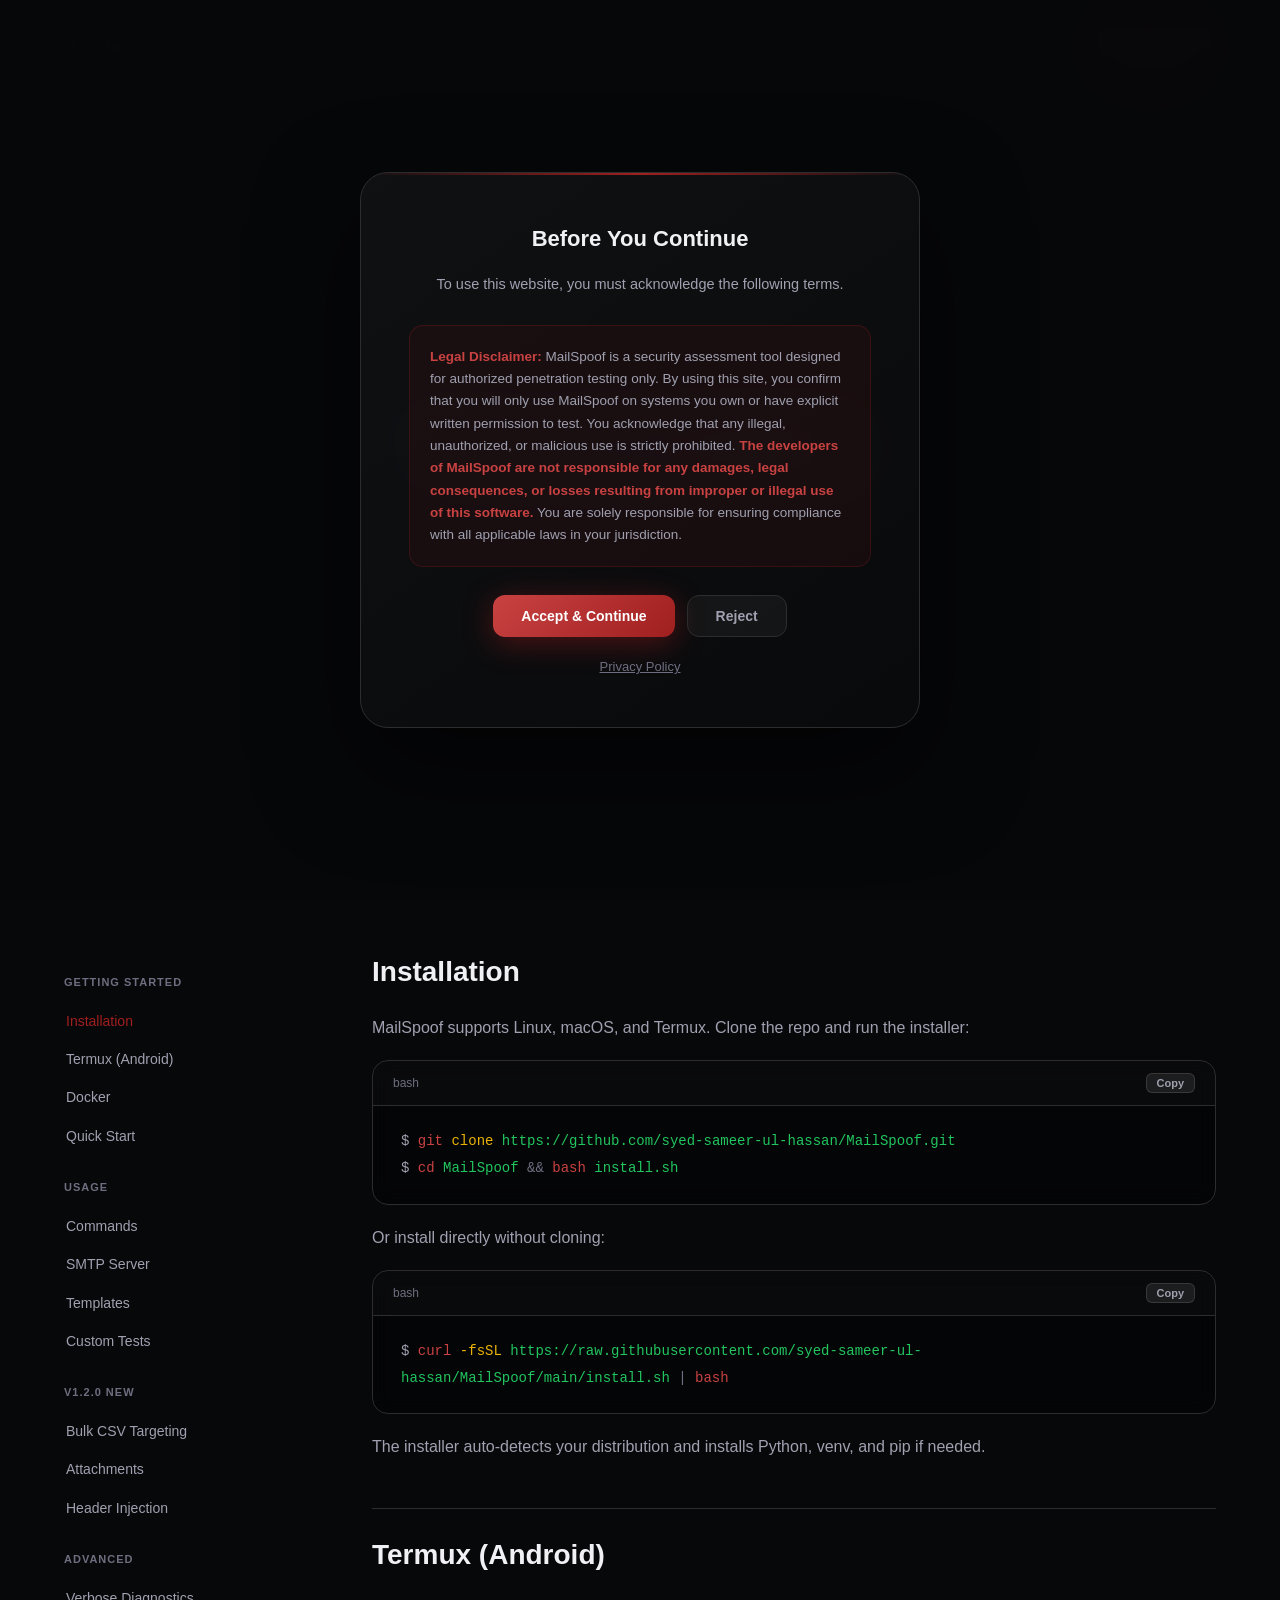
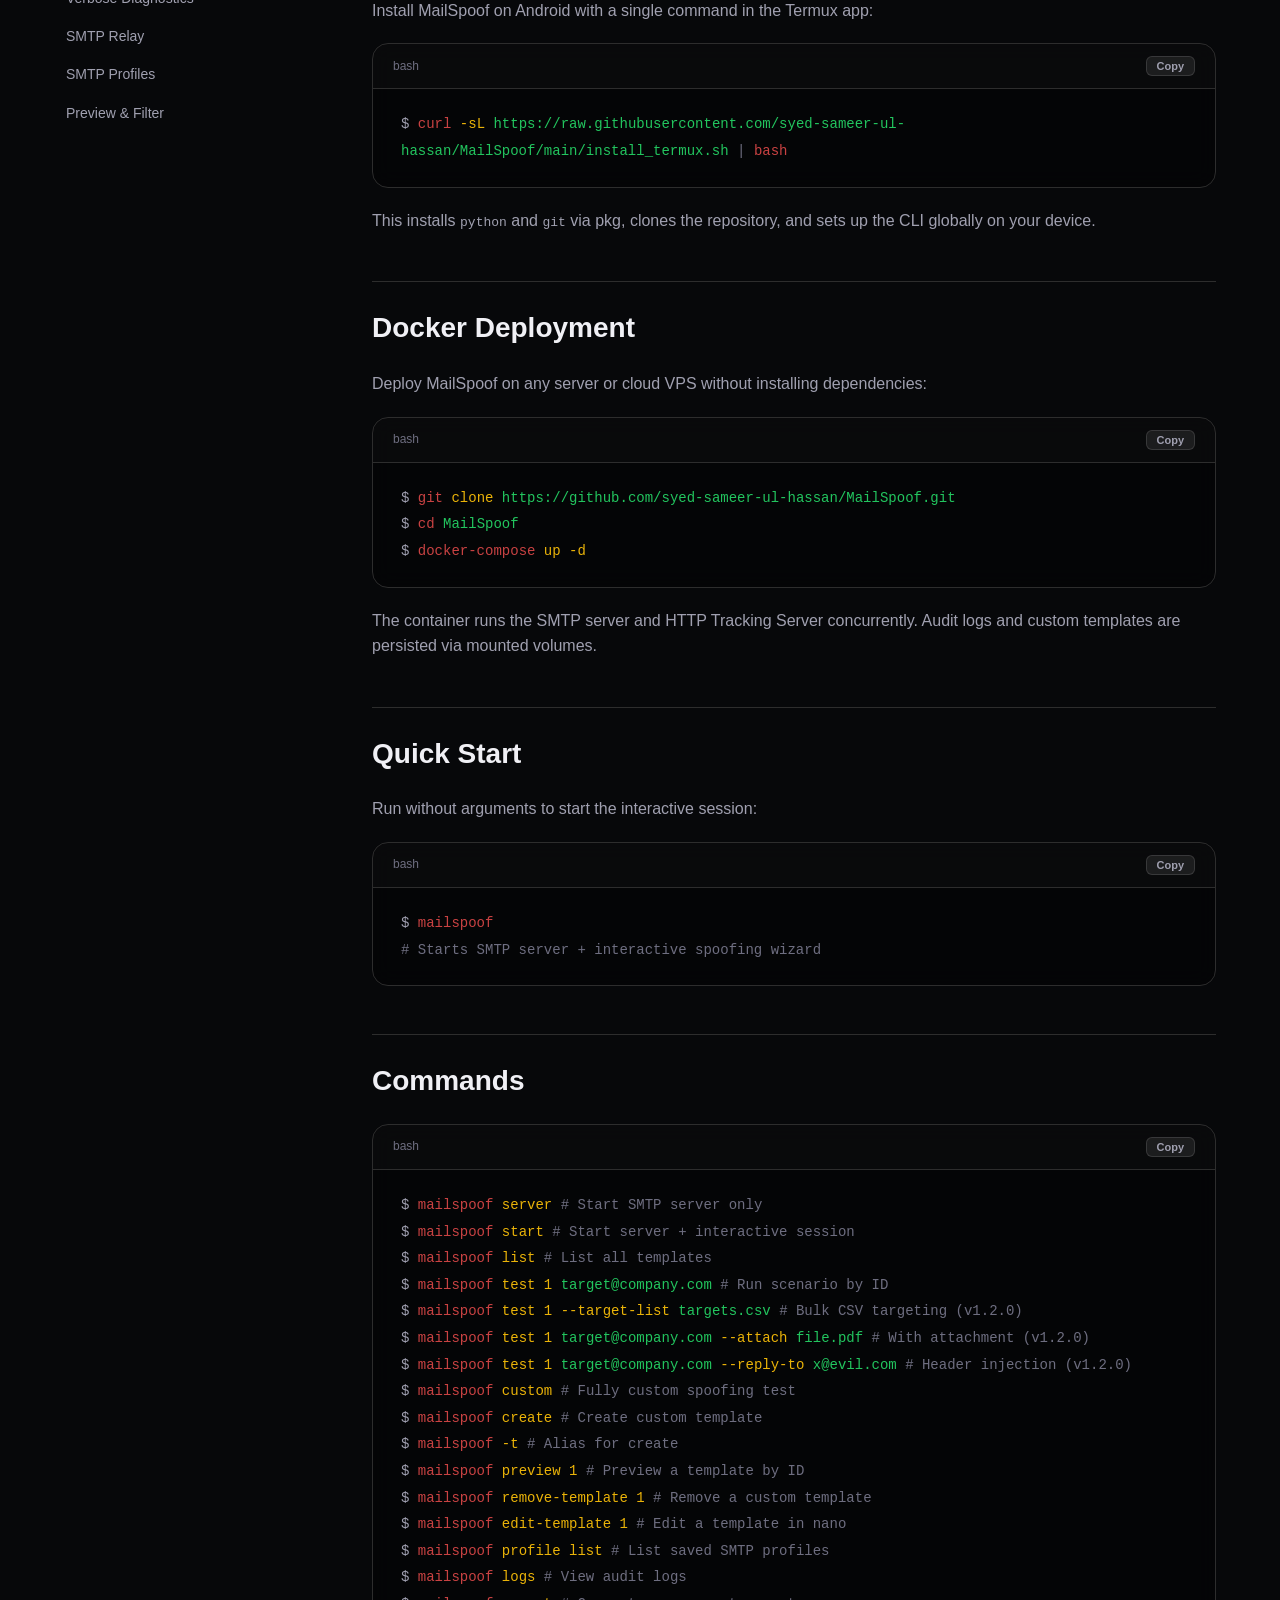
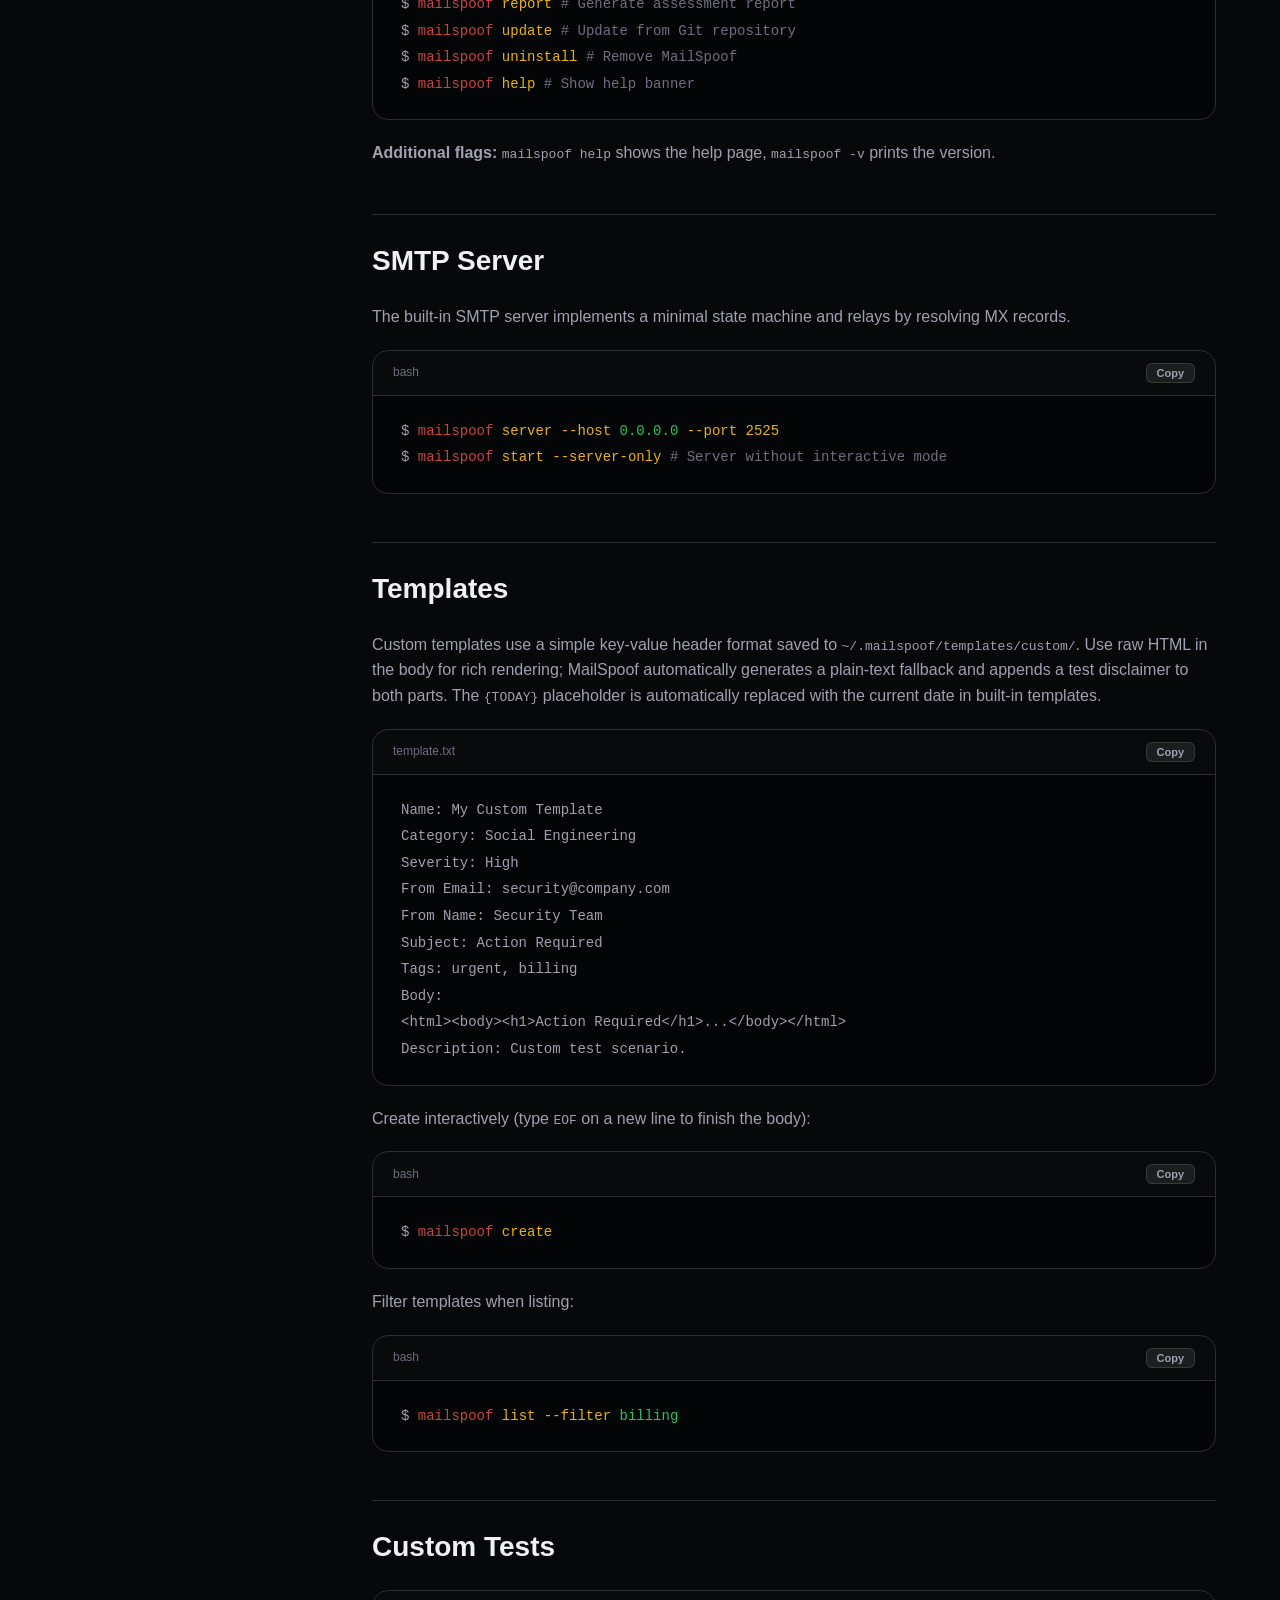
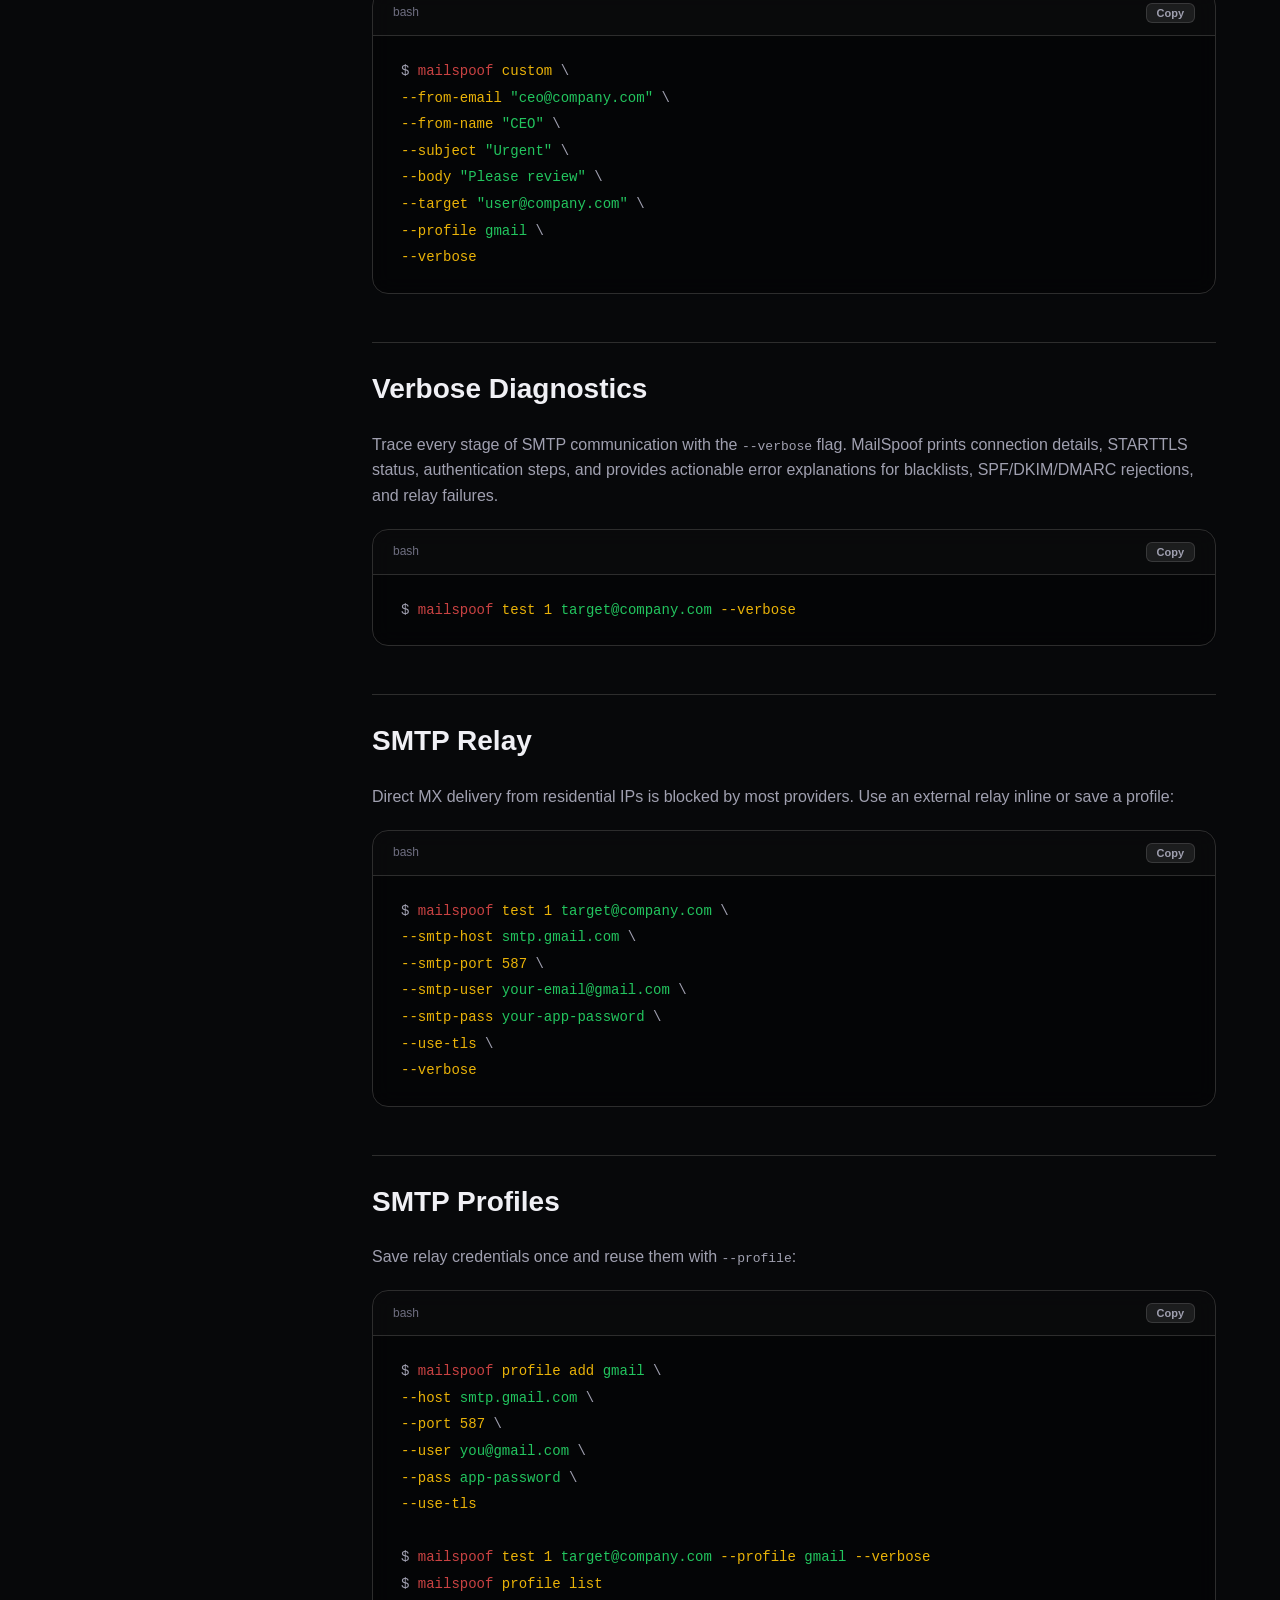
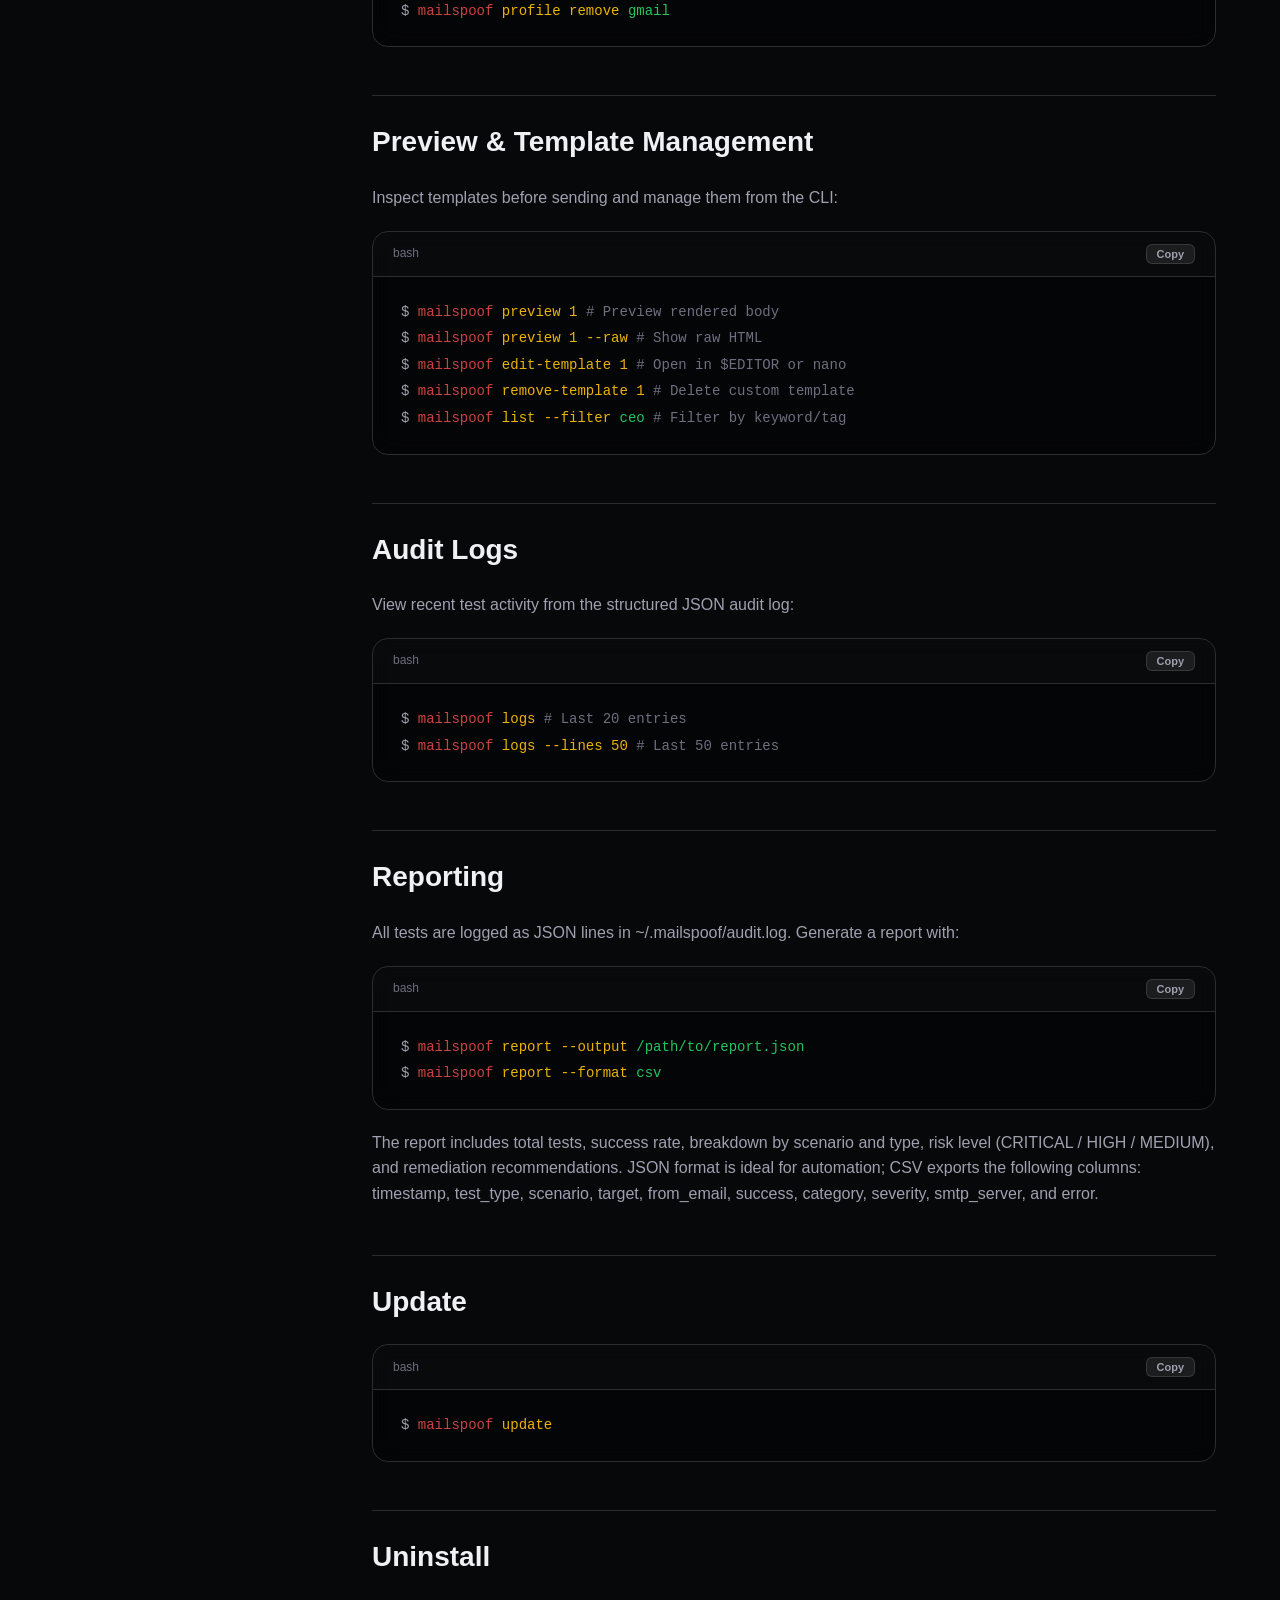
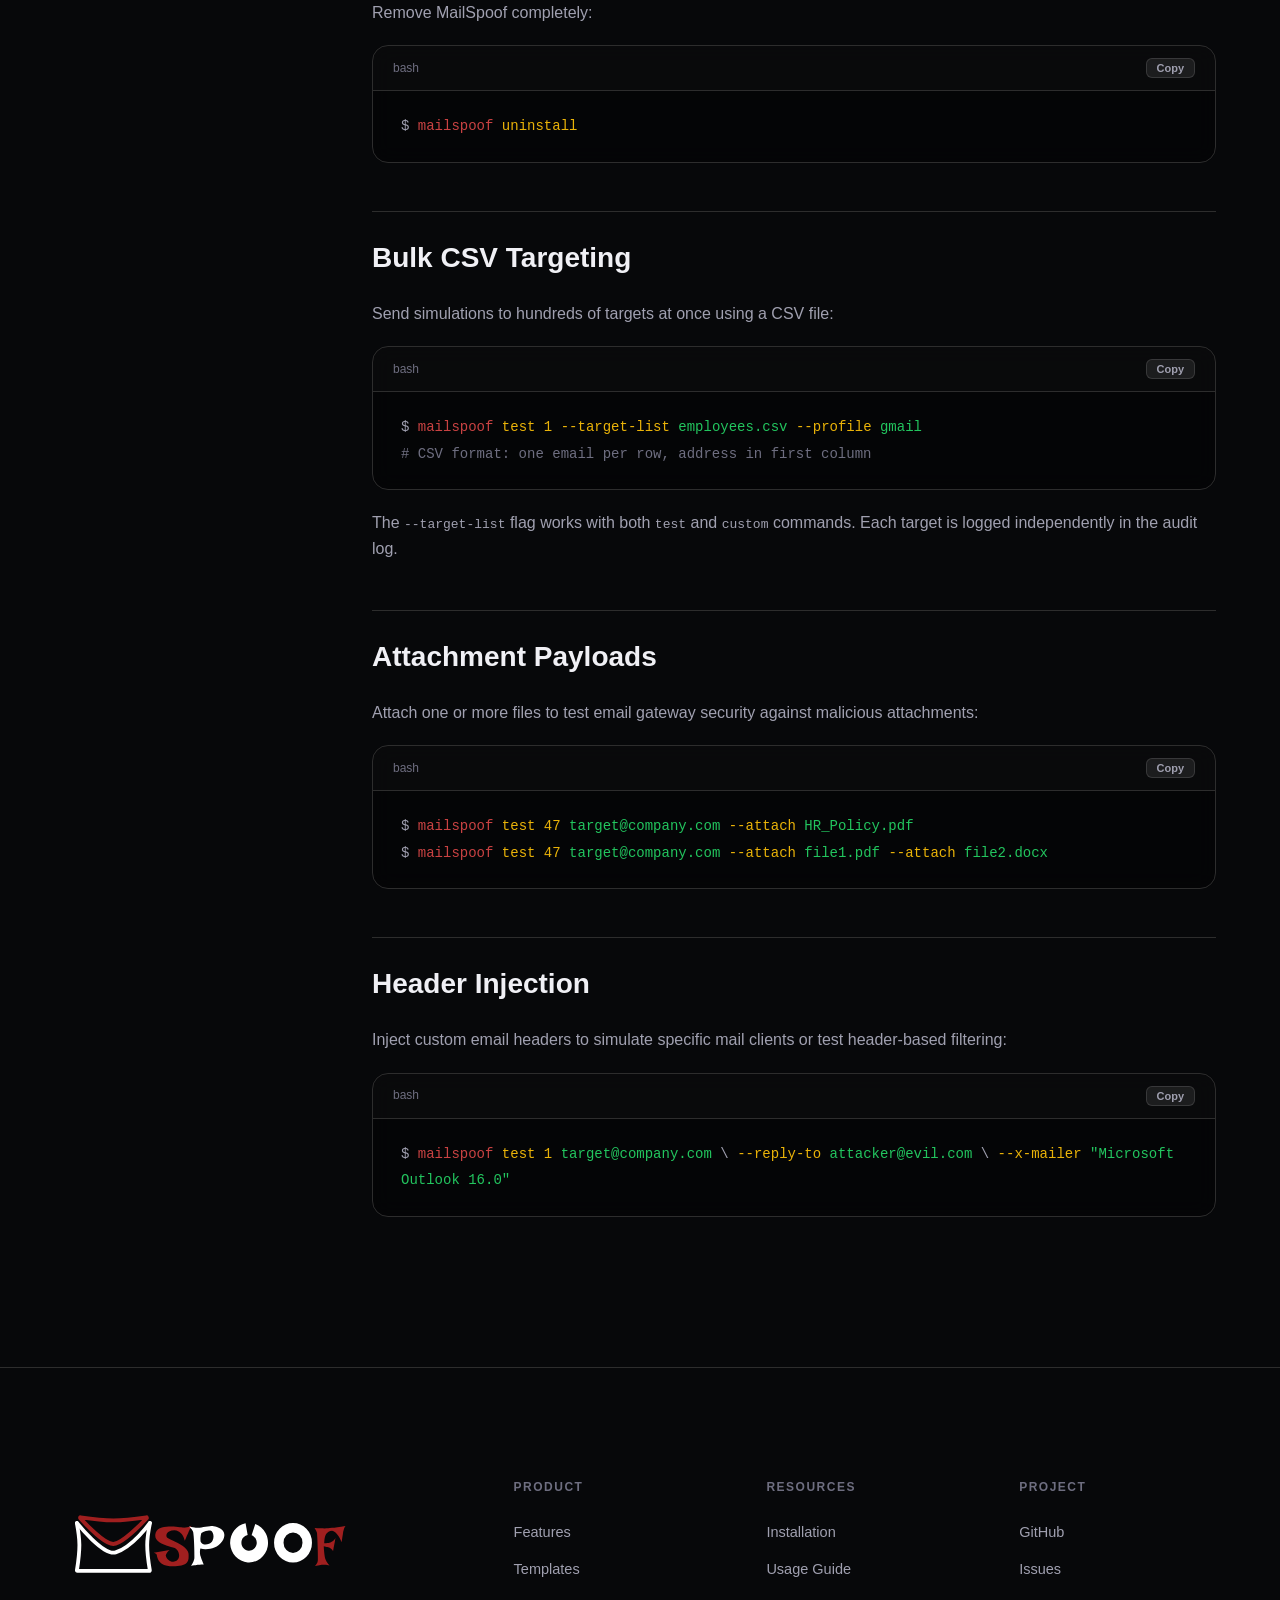
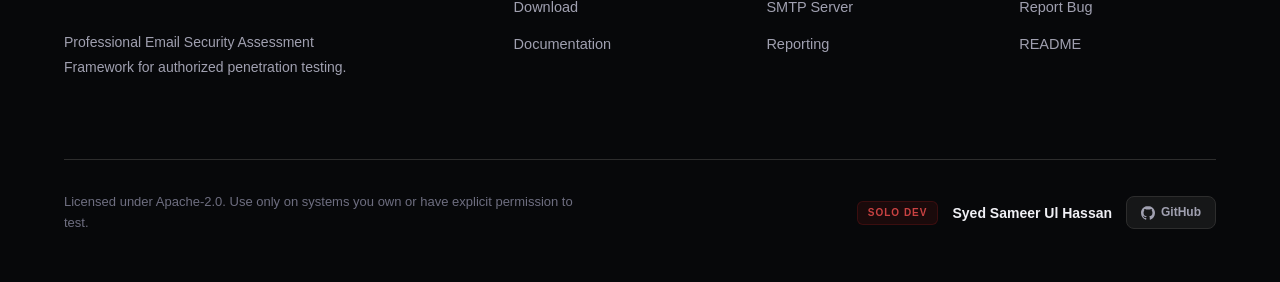
==== commit 3b8adaef: "Optimize SEO, fix UI issues, and update v1.2.0 website content" ====
--- a/View/docs.html
+++ b/View/docs.html
@@ -12,6 +12,13 @@
 <link rel="stylesheet" href="../style/phone.css">
 <link rel="stylesheet" href="../style/tablet.css">
 <title>MailSpoof - Documentation</title>
+<meta name="description" content="Official documentation for MailSpoof. Learn how to install, configure, and use the framework for authorized email security assessments.">
+<meta name="keywords" content="MailSpoof documentation, install MailSpoof, MailSpoof CLI, MailSpoof guide, Termux install">
+<meta name="author" content="Syed Sameer Ul Hassan">
+<meta property="og:title" content="MailSpoof - Documentation & Guide">
+<meta property="og:description" content="Official documentation for MailSpoof. Learn how to install, configure, and use the framework.">
+<meta property="og:type" content="website">
+<meta name="robots" content="index, follow">
 </head>
 <body>
 <nav class="navbar">
@@ -23,6 +30,7 @@
       <a href="templates.html">Templates</a>
       <a href="docs.html">Docs</a>
       <a href="download.html">Download</a>
+      <a href="release.html">Releases</a>
       <a href="../bug/report/bugreport.html">Report Bug</a>
       <a href="support.html">Support</a>
       <a href="donate.html" class="nav-cta"><svg width="16" height="16" fill="currentColor" viewBox="0 0 24 24"><path d="M12 21.35l-1.45-1.32C5.4 15.36 2 12.28 2 8.5 2 5.42 4.42 3 7.5 3c1.74 0 3.41.81 4.5 2.09C13.09 3.81 14.76 3 16.5 3 19.58 3 22 5.42 22 8.5c0 3.78-3.4 6.86-8.55 11.54L12 21.35z"/></svg>Donate</a>
@@ -31,7 +39,8 @@
 </nav>
 <style>
 .docs-layout { display:flex; gap:48px; align-items:flex-start; }
-.docs-nav { position:sticky; top:100px; width:260px; flex-shrink:0; }
+.docs-nav { position:sticky; top:100px; width:260px; flex-shrink:0; max-height:calc(100vh - 130px); overflow-y:auto; scrollbar-width:none; }
+.docs-nav::-webkit-scrollbar { display:none; }
 .docs-content { flex:1; min-width:0; }
 .docs-nav a { display:block; padding:8px 0; color:var(--text-dim); font-size:14px; border-left:2px solid transparent; padding-left:14px; margin-left:-14px; transition:all 0.2s; }
 .docs-nav a:hover, .docs-nav a.active { color:var(--accent); border-left-color:var(--accent); }
@@ -62,17 +71,23 @@
       <aside class="docs-nav">
         <h5>Getting Started</h5>
         <a href="#install">Installation</a>
+        <a href="#termux">Termux (Android)</a>
+        <a href="#docker">Docker</a>
         <a href="#quickstart">Quick Start</a>
         <h5>Usage</h5>
         <a href="#commands">Commands</a>
         <a href="#server">SMTP Server</a>
         <a href="#templates">Templates</a>
         <a href="#custom">Custom Tests</a>
+        <h5>v1.2.0 New</h5>
+        <a href="#bulk">Bulk CSV Targeting</a>
+        <a href="#attachments">Attachments</a>
+        <a href="#headers">Header Injection</a>
         <h5>Advanced</h5>
         <a href="#verbose">Verbose Diagnostics</a>
         <a href="#relay">SMTP Relay</a>
         <a href="#profiles">SMTP Profiles</a>
-        <a href="#preview">Preview & Filter</a>
+        <a href="#preview">Preview &amp; Filter</a>
         <a href="#logs">Audit Logs</a>
         <a href="#reporting">Reporting</a>
         <a href="#update">Update</a>
@@ -81,17 +96,27 @@
       <div class="docs-content">
         <h3 id="install">Installation</h3>
         <p>MailSpoof supports Linux, macOS, and Termux. Clone the repo and run the installer:</p>
-        <div class="code-block"><div class="code-header">bash</div><div class="code-body">$ <span class="k">git</span> <span class="v">clone</span> <span class="s">https://github.com/syed-sameer-ul-hassan/MailSpoof.git</span><br>$ <span class="k">cd</span> <span class="s">MailSpoof</span> <span class="c">&&</span> <span class="k">bash</span> <span class="s">install.sh</span></div></div>
+        <div class="code-block"><div class="code-header">bash</div><div class="code-body">$ <span class="k">git</span> <span class="v">clone</span> <span class="s">https://github.com/syed-sameer-ul-hassan/MailSpoof.git</span><br>$ <span class="k">cd</span> <span class="s">MailSpoof</span> <span class="c">&amp;&amp;</span> <span class="k">bash</span> <span class="s">install.sh</span></div></div>
         <p>Or install directly without cloning:</p>
         <div class="code-block"><div class="code-header">bash</div><div class="code-body">$ <span class="k">curl</span> <span class="v">-fsSL</span> <span class="s">https://raw.githubusercontent.com/syed-sameer-ul-hassan/MailSpoof/main/install.sh</span> <span class="c">|</span> <span class="k">bash</span></div></div>
         <p>The installer auto-detects your distribution and installs Python, venv, and pip if needed.</p>
 
+        <h3 id="termux">Termux (Android)</h3>
+        <p>Install MailSpoof on Android with a single command in the Termux app:</p>
+        <div class="code-block"><div class="code-header">bash</div><div class="code-body">$ <span class="k">curl</span> <span class="v">-sL</span> <span class="s">https://raw.githubusercontent.com/syed-sameer-ul-hassan/MailSpoof/main/install_termux.sh</span> <span class="c">|</span> <span class="k">bash</span></div></div>
+        <p>This installs <code>python</code> and <code>git</code> via pkg, clones the repository, and sets up the CLI globally on your device.</p>
+
+        <h3 id="docker">Docker Deployment</h3>
+        <p>Deploy MailSpoof on any server or cloud VPS without installing dependencies:</p>
+        <div class="code-block"><div class="code-header">bash</div><div class="code-body">$ <span class="k">git</span> <span class="v">clone</span> <span class="s">https://github.com/syed-sameer-ul-hassan/MailSpoof.git</span><br>$ <span class="k">cd</span> <span class="s">MailSpoof</span><br>$ <span class="k">docker-compose</span> <span class="v">up</span> <span class="v">-d</span></div></div>
+        <p>The container runs the SMTP server and HTTP Tracking Server concurrently. Audit logs and custom templates are persisted via mounted volumes.</p>
+
         <h3 id="quickstart">Quick Start</h3>
         <p>Run without arguments to start the interactive session:</p>
         <div class="code-block"><div class="code-header">bash</div><div class="code-body">$ <span class="k">mailspoof</span><br><span class="c"># Starts SMTP server + interactive spoofing wizard</span></div></div>
 
         <h3 id="commands">Commands</h3>
-        <div class="code-block"><div class="code-header">bash</div><div class="code-body">$ <span class="k">mailspoof</span> <span class="v">server</span>     <span class="c"># Start SMTP server only</span><br>$ <span class="k">mailspoof</span> <span class="v">start</span>      <span class="c"># Start server + interactive session</span><br>$ <span class="k">mailspoof</span> <span class="v">list</span>       <span class="c"># List all templates</span><br>$ <span class="k">mailspoof</span> <span class="v">test</span> <span class="v">1</span> <span class="s">target@company.com</span>  <span class="c"># Run scenario by ID</span><br>$ <span class="k">mailspoof</span> <span class="v">custom</span>     <span class="c"># Fully custom spoofing test</span><br>$ <span class="k">mailspoof</span> <span class="v">create</span>     <span class="c"># Create custom template</span><br>$ <span class="k">mailspoof</span> <span class="v">-t</span>         <span class="c"># Alias for create</span><br>$ <span class="k">mailspoof</span> <span class="v">preview</span> <span class="v">1</span>   <span class="c"># Preview a template by ID</span><br>$ <span class="k">mailspoof</span> <span class="v">remove-template</span> <span class="v">1</span> <span class="c"># Remove a custom template</span><br>$ <span class="k">mailspoof</span> <span class="v">edit-template</span> <span class="v">1</span>   <span class="c"># Edit a template in nano</span><br>$ <span class="k">mailspoof</span> <span class="v">profile</span> <span class="v">list</span>   <span class="c"># List saved SMTP profiles</span><br>$ <span class="k">mailspoof</span> <span class="v">logs</span>       <span class="c"># View audit logs</span><br>$ <span class="k">mailspoof</span> <span class="v">report</span>     <span class="c"># Generate assessment report</span><br>$ <span class="k">mailspoof</span> <span class="v">update</span>     <span class="c"># Update from Git repository</span><br>$ <span class="k">mailspoof</span> <span class="v">uninstall</span>  <span class="c"># Remove MailSpoof</span><br>$ <span class="k">mailspoof</span> <span class="v">help</span>       <span class="c"># Show help banner</span></div></div>
+        <div class="code-block"><div class="code-header">bash</div><div class="code-body">$ <span class="k">mailspoof</span> <span class="v">server</span>     <span class="c"># Start SMTP server only</span><br>$ <span class="k">mailspoof</span> <span class="v">start</span>      <span class="c"># Start server + interactive session</span><br>$ <span class="k">mailspoof</span> <span class="v">list</span>       <span class="c"># List all templates</span><br>$ <span class="k">mailspoof</span> <span class="v">test</span> <span class="v">1</span> <span class="s">target@company.com</span>  <span class="c"># Run scenario by ID</span><br>$ <span class="k">mailspoof</span> <span class="v">test</span> <span class="v">1</span> <span class="v">--target-list</span> <span class="s">targets.csv</span>  <span class="c"># Bulk CSV targeting (v1.2.0)</span><br>$ <span class="k">mailspoof</span> <span class="v">test</span> <span class="v">1</span> <span class="s">target@company.com</span> <span class="v">--attach</span> <span class="s">file.pdf</span>  <span class="c"># With attachment (v1.2.0)</span><br>$ <span class="k">mailspoof</span> <span class="v">test</span> <span class="v">1</span> <span class="s">target@company.com</span> <span class="v">--reply-to</span> <span class="s">x@evil.com</span>  <span class="c"># Header injection (v1.2.0)</span><br>$ <span class="k">mailspoof</span> <span class="v">custom</span>     <span class="c"># Fully custom spoofing test</span><br>$ <span class="k">mailspoof</span> <span class="v">create</span>     <span class="c"># Create custom template</span><br>$ <span class="k">mailspoof</span> <span class="v">-t</span>         <span class="c"># Alias for create</span><br>$ <span class="k">mailspoof</span> <span class="v">preview</span> <span class="v">1</span>   <span class="c"># Preview a template by ID</span><br>$ <span class="k">mailspoof</span> <span class="v">remove-template</span> <span class="v">1</span> <span class="c"># Remove a custom template</span><br>$ <span class="k">mailspoof</span> <span class="v">edit-template</span> <span class="v">1</span>   <span class="c"># Edit a template in nano</span><br>$ <span class="k">mailspoof</span> <span class="v">profile</span> <span class="v">list</span>   <span class="c"># List saved SMTP profiles</span><br>$ <span class="k">mailspoof</span> <span class="v">logs</span>       <span class="c"># View audit logs</span><br>$ <span class="k">mailspoof</span> <span class="v">report</span>     <span class="c"># Generate assessment report</span><br>$ <span class="k">mailspoof</span> <span class="v">update</span>     <span class="c"># Update from Git repository</span><br>$ <span class="k">mailspoof</span> <span class="v">uninstall</span>  <span class="c"># Remove MailSpoof</span><br>$ <span class="k">mailspoof</span> <span class="v">help</span>       <span class="c"># Show help banner</span></div></div>
 
         <p><strong>Additional flags:</strong> <code>mailspoof help</code> shows the help page, <code>mailspoof -v</code> prints the version.</p>
 
@@ -141,6 +166,21 @@
         <h3 id="uninstall">Uninstall</h3>
         <p>Remove MailSpoof completely:</p>
         <div class="code-block"><div class="code-header">bash</div><div class="code-body">$ <span class="k">mailspoof</span> <span class="v">uninstall</span></div></div>
+
+        <h3 id="bulk">Bulk CSV Targeting</h3>
+        <p>Send simulations to hundreds of targets at once using a CSV file:</p>
+        <div class="code-block"><div class="code-header">bash</div><div class="code-body">$ <span class="k">mailspoof</span> <span class="v">test</span> <span class="v">1</span> <span class="v">--target-list</span> <span class="s">employees.csv</span> <span class="v">--profile</span> <span class="s">gmail</span><br><span class="c"># CSV format: one email per row, address in first column</span></div></div>
+        <p>The <code>--target-list</code> flag works with both <code>test</code> and <code>custom</code> commands. Each target is logged independently in the audit log.</p>
+
+        <h3 id="attachments">Attachment Payloads</h3>
+        <p>Attach one or more files to test email gateway security against malicious attachments:</p>
+        <div class="code-block"><div class="code-header">bash</div><div class="code-body">$ <span class="k">mailspoof</span> <span class="v">test</span> <span class="v">47</span> <span class="s">target@company.com</span> <span class="v">--attach</span> <span class="s">HR_Policy.pdf</span><br>$ <span class="k">mailspoof</span> <span class="v">test</span> <span class="v">47</span> <span class="s">target@company.com</span> <span class="v">--attach</span> <span class="s">file1.pdf</span> <span class="v">--attach</span> <span class="s">file2.docx</span></div></div>
+
+        <h3 id="headers">Header Injection</h3>
+        <p>Inject custom email headers to simulate specific mail clients or test header-based filtering:</p>
+        <div class="code-block"><div class="code-header">bash</div><div class="code-body">$ <span class="k">mailspoof</span> <span class="v">test</span> <span class="v">1</span> <span class="s">target@company.com</span> \
+  <span class="v">--reply-to</span> <span class="s">attacker@evil.com</span> \
+  <span class="v">--x-mailer</span> <span class="s">"Microsoft Outlook 16.0"</span></div></div>
       </div>
     </div>
   </div>
@@ -148,7 +188,7 @@
 <footer class="footer">
   <div class="container">
     <div class="footer-grid">
-      <div class="footer-brand-area"><img src="../assets/logo.svg" alt="MailSpoof"><p class="footer-desc">Professional Email Security Assessment Framework for authorized penetration testing.</p></div>
+      <div class="footer-brand-area"><img src="../assets/logo.svg" alt="MailSpoof" loading="lazy"><p class="footer-desc">Professional Email Security Assessment Framework for authorized penetration testing.</p></div>
       <div class="footer-col"><h5>Product</h5><a href="features.html">Features</a><a href="templates.html">Templates</a><a href="download.html">Download</a><a href="docs.html">Documentation</a></div>
       <div class="footer-col"><h5>Resources</h5><a href="docs.html#install">Installation</a><a href="docs.html#usage">Usage Guide</a><a href="docs.html#server">SMTP Server</a><a href="docs.html#reporting">Reporting</a></div>
       <div class="footer-col"><h5>Project</h5><a href="https://github.com/syed-sameer-ul-hassan/MailSpoof" target="_blank" rel="noopener noreferrer">GitHub</a><a href="https://github.com/syed-sameer-ul-hassan/MailSpoof/issues" target="_blank" rel="noopener noreferrer">Issues</a><a href="../bug/report/bugreport.html">Report Bug</a><a href="https://github.com/syed-sameer-ul-hassan/MailSpoof/blob/main/README.md" target="_blank" rel="noopener noreferrer">README</a></div>
@@ -184,7 +224,7 @@
     </div>
   </div>
 </div>
-<script src="../logs/main.js"></script>
+<script src="../logs/main.js" defer></script>
 <script>
 (function() {
   document.querySelectorAll('.code-block').forEach(function(block) {
--- a/style/style.css
+++ b/style/style.css
@@ -28,11 +28,10 @@
   background: var(--bg);
   color: var(--text);
   line-height: 1.6;
-  overflow-x: hidden;
-
+  
    &::-webkit-scrollbar {
-    width: 0px;   /* Width of vertical scrollbar */
-    height: 8px;  /* Height of horizontal scrollbar */
+    width: 0px;
+    height: 8px;
   }
 }
 body::before {
@@ -563,7 +562,6 @@
   .cookie-actions .btn, .cookie-actions .btn-reject { width: 100%; justify-content: center; }
 }
 
-html, body { overflow-x: hidden; }
 img, svg { max-width: 100%; height: auto; }
 
 @media (max-width: 1024px) {
@@ -706,16 +704,6 @@
 
 
 
-.docs-content{
-  height:100vh;
-  overflow-y:auto;
-   &::-webkit-scrollbar {
-    width: 3px;   /* Width of vertical scrollbar */
-    height: 8px;  /* Height of horizontal scrollbar */
-  }
-  padding:5px;
-  
-}
 
 
 .additional{
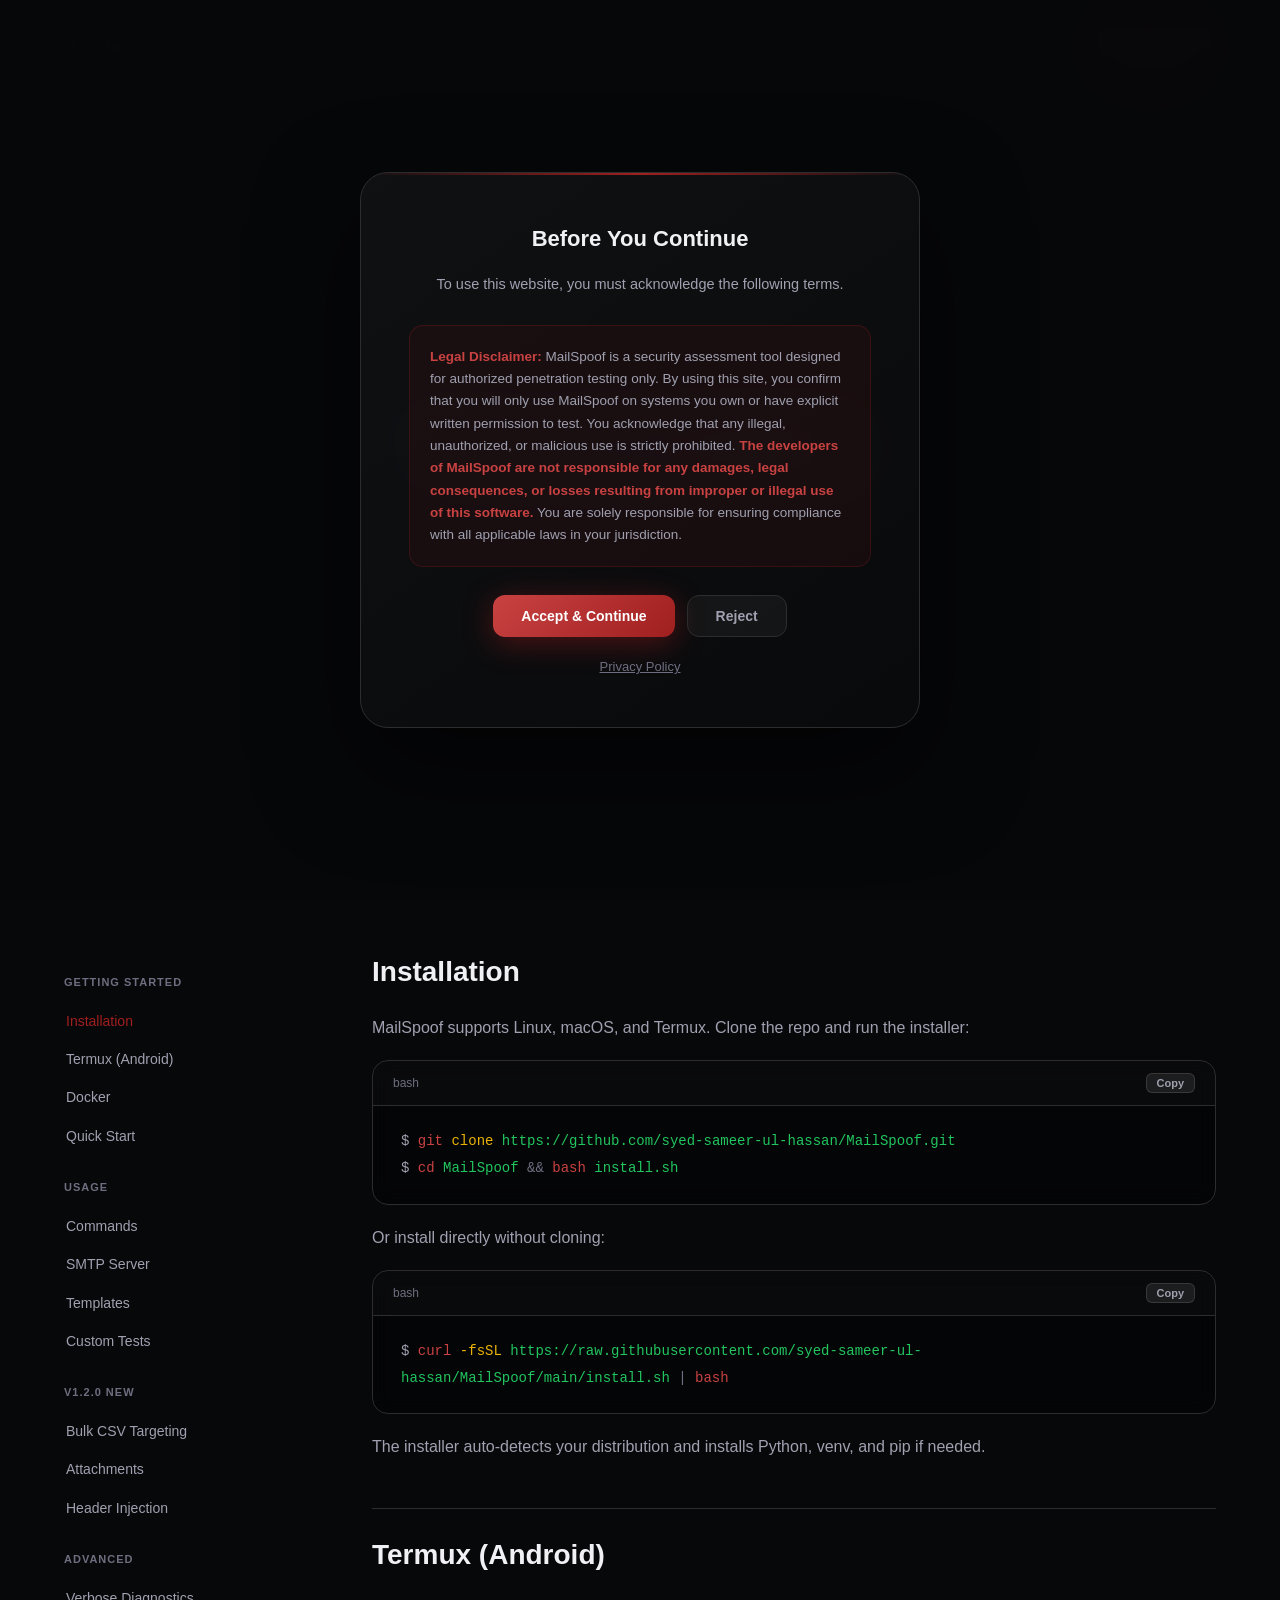
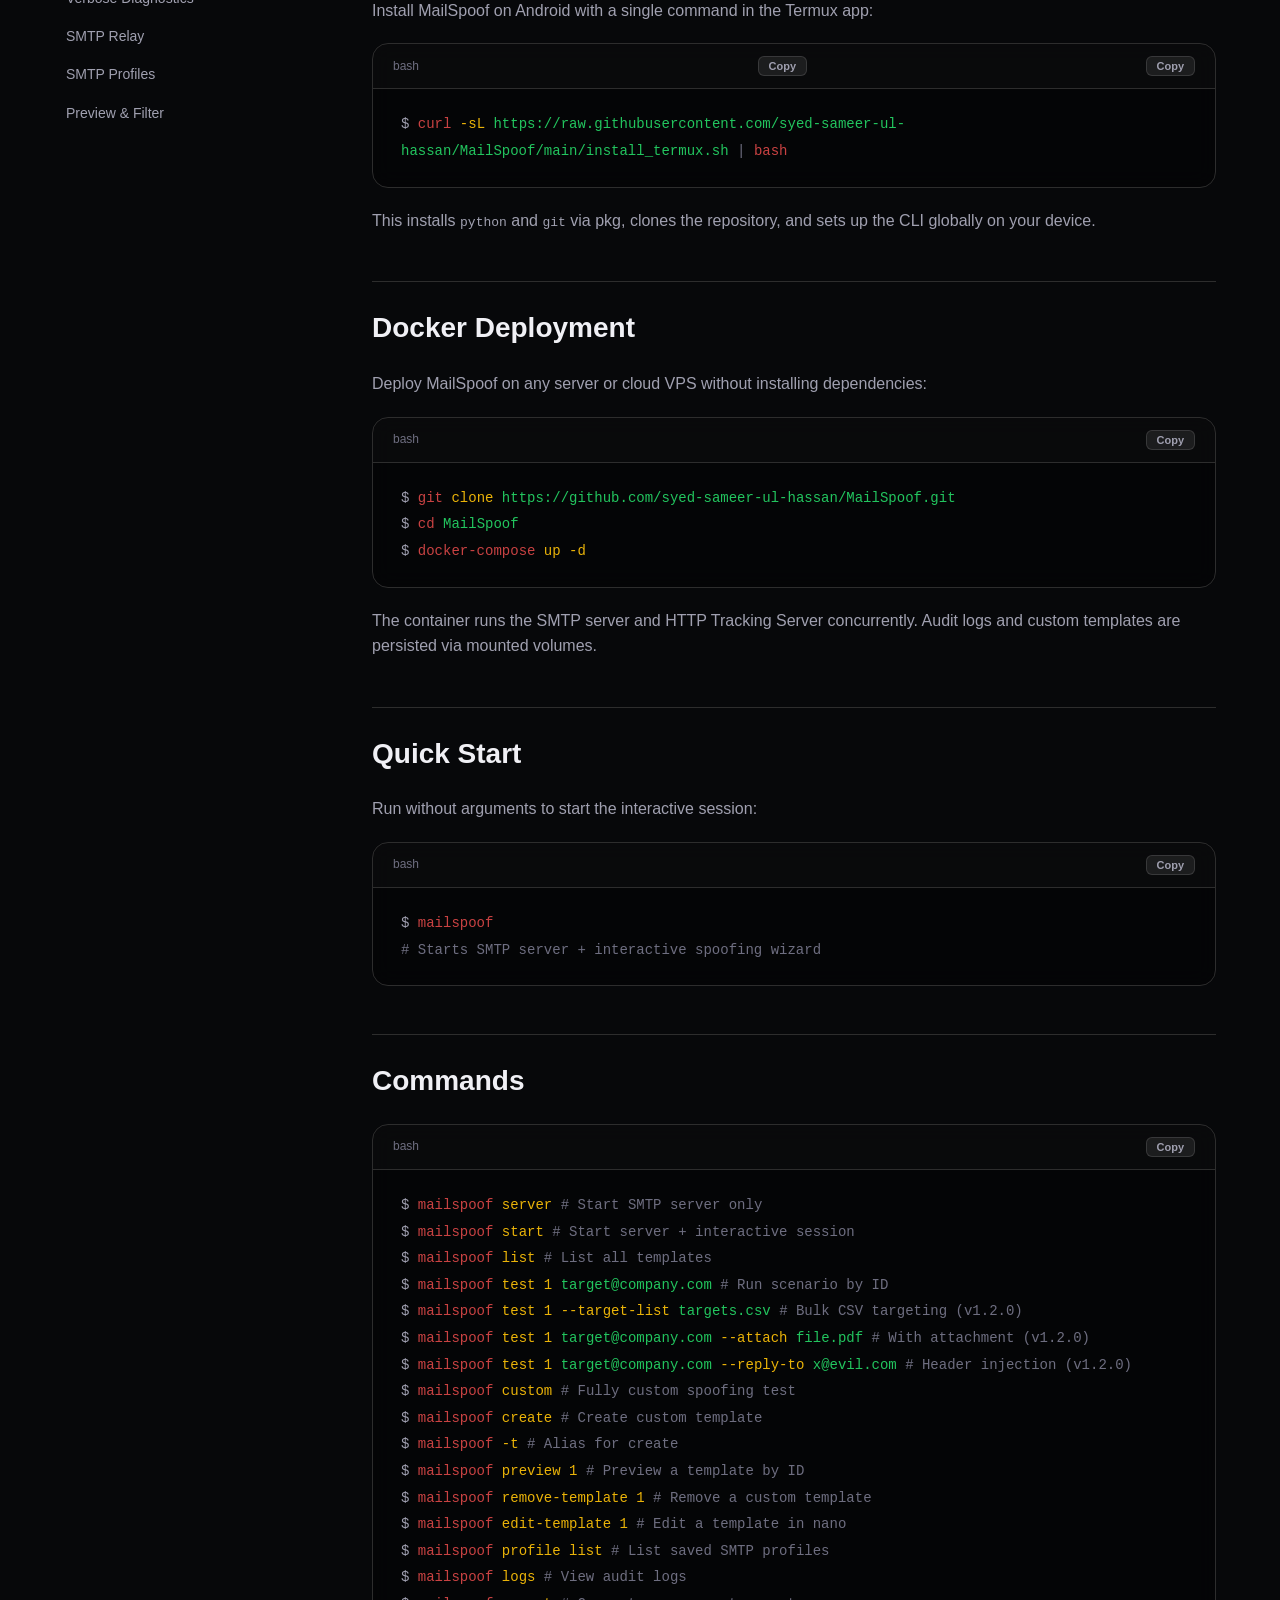
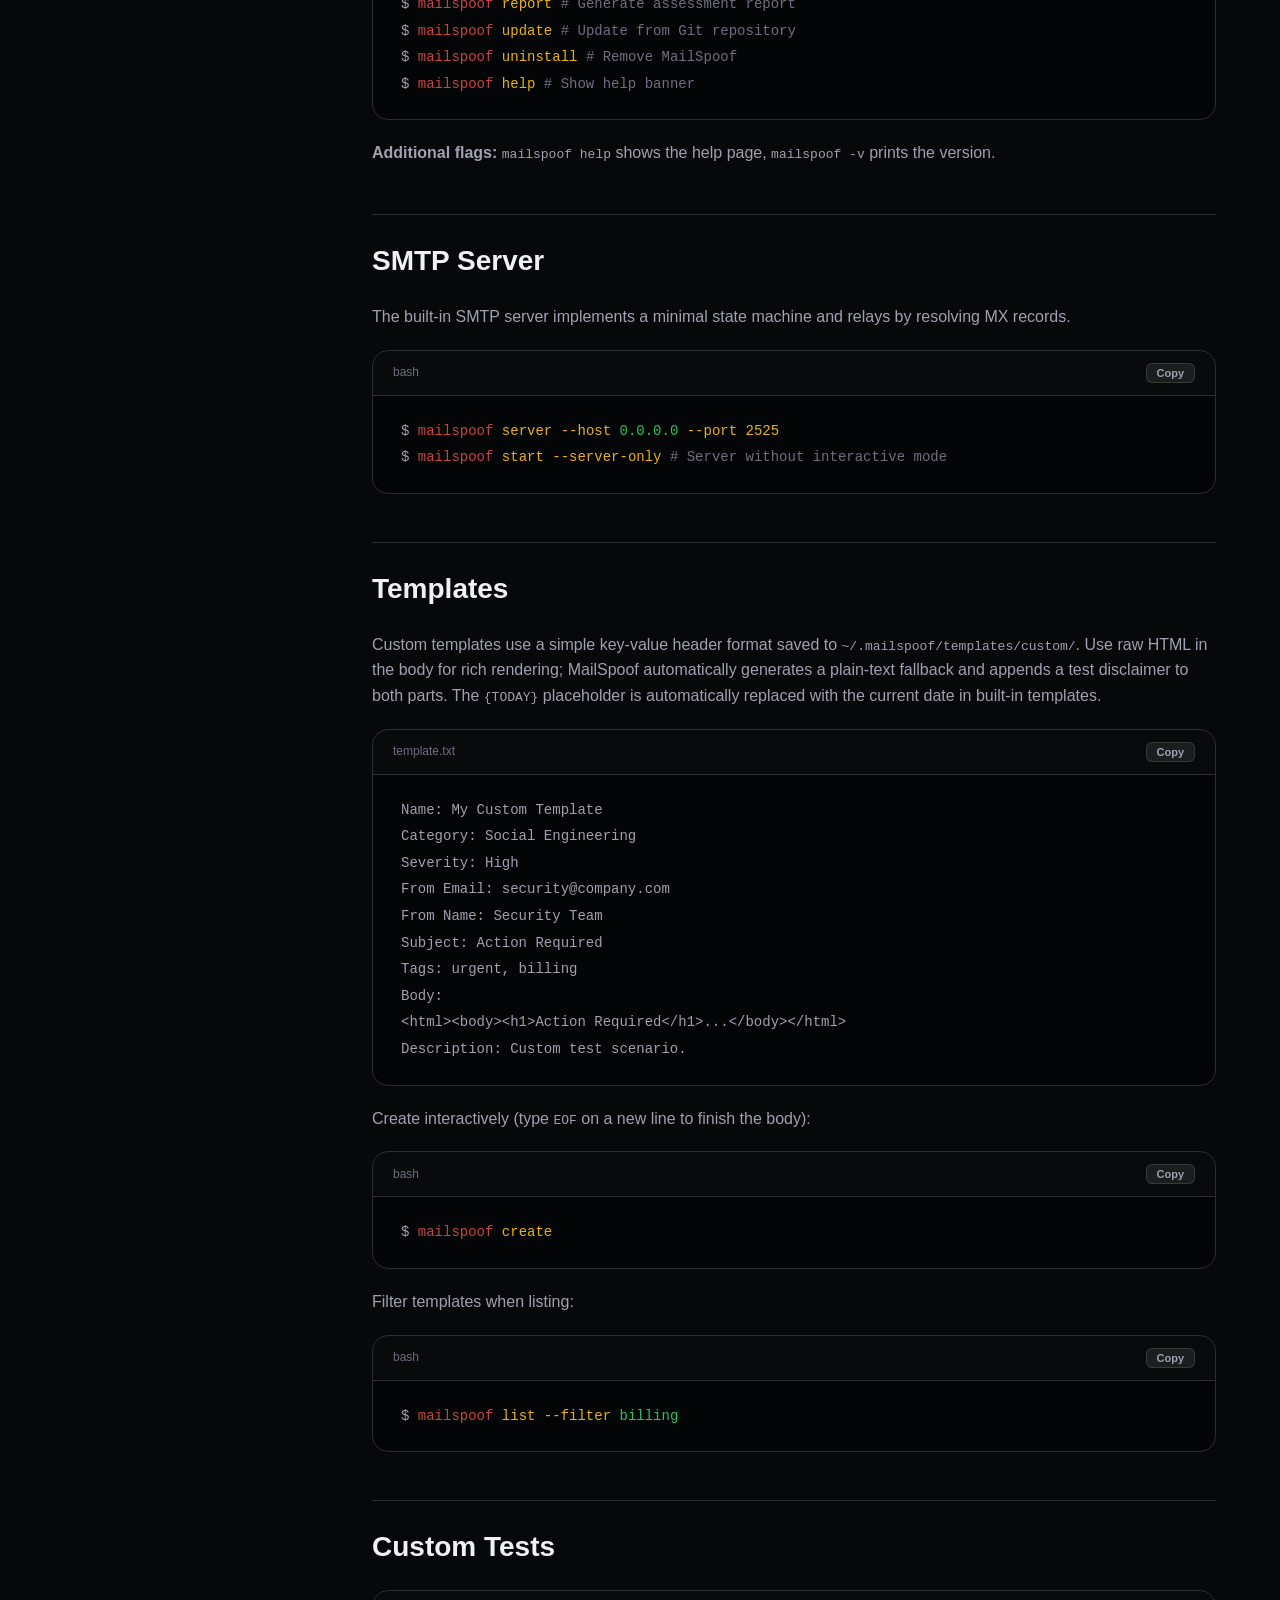
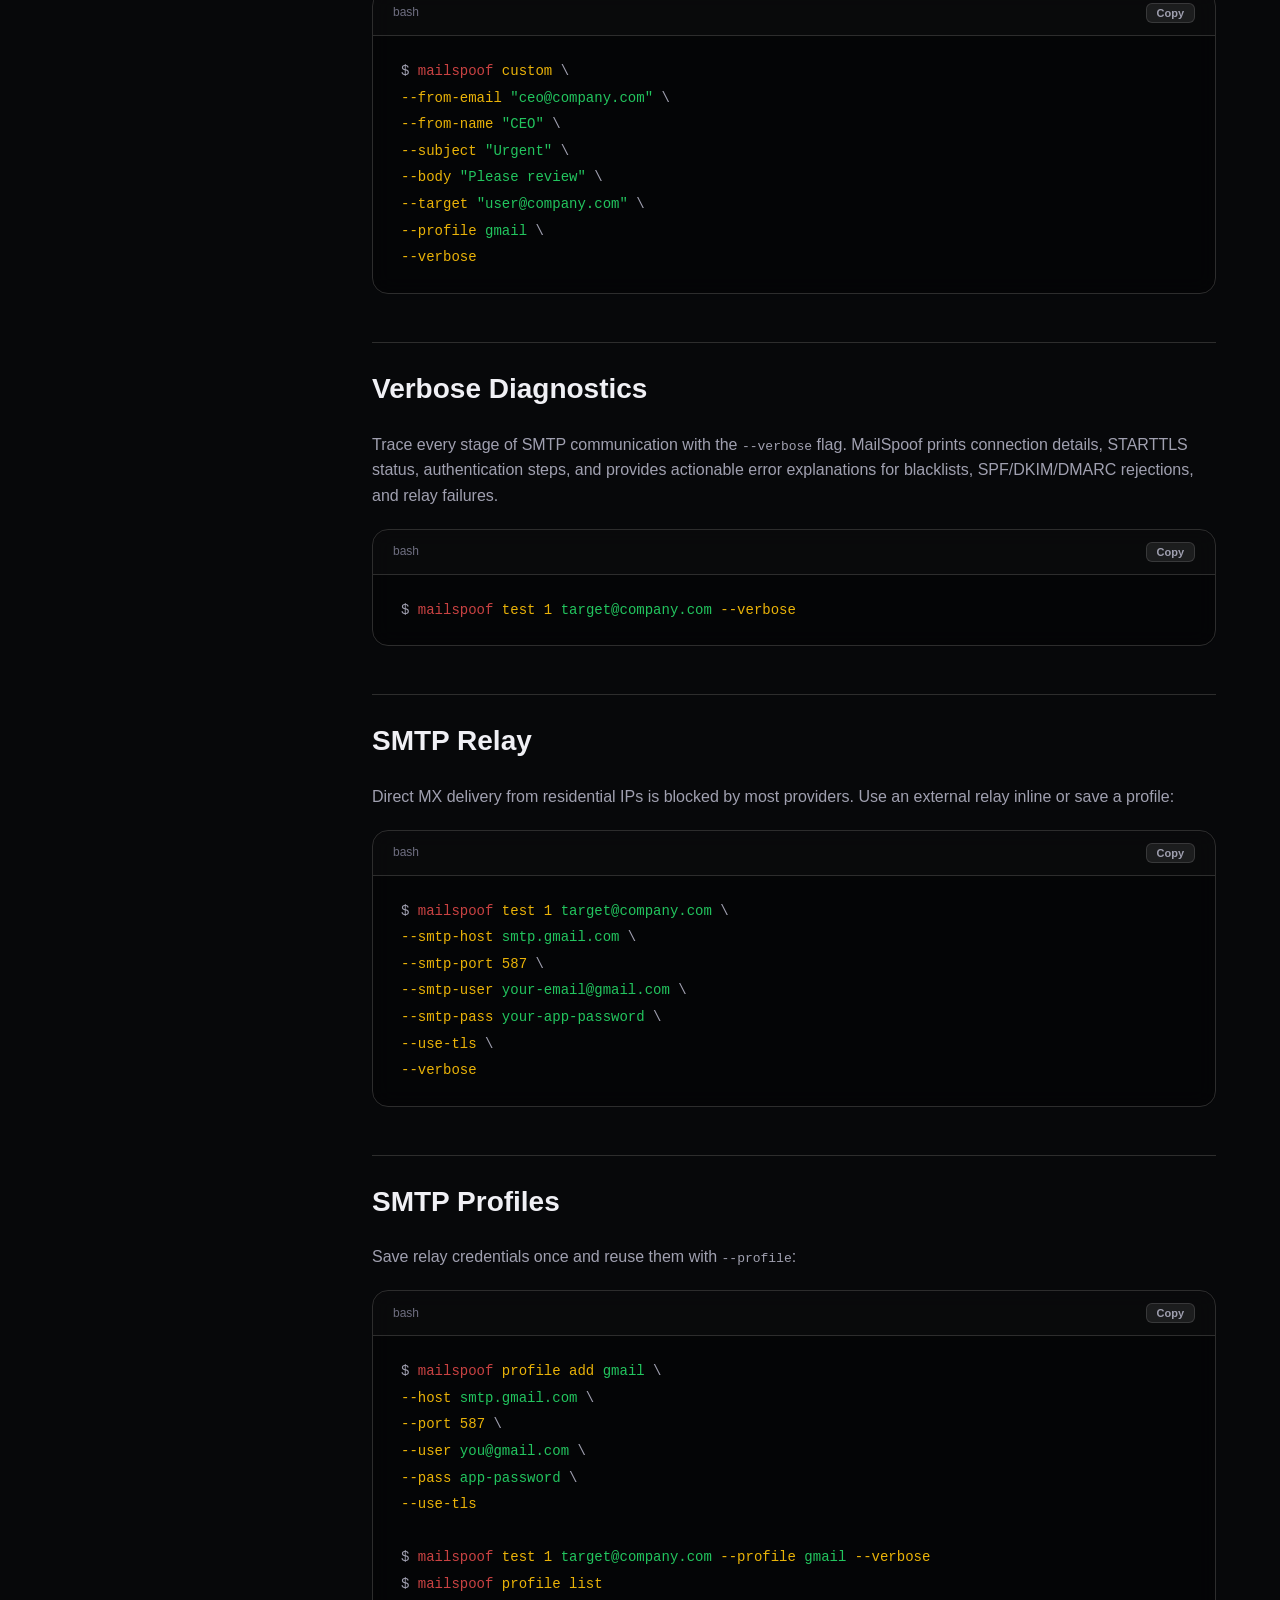
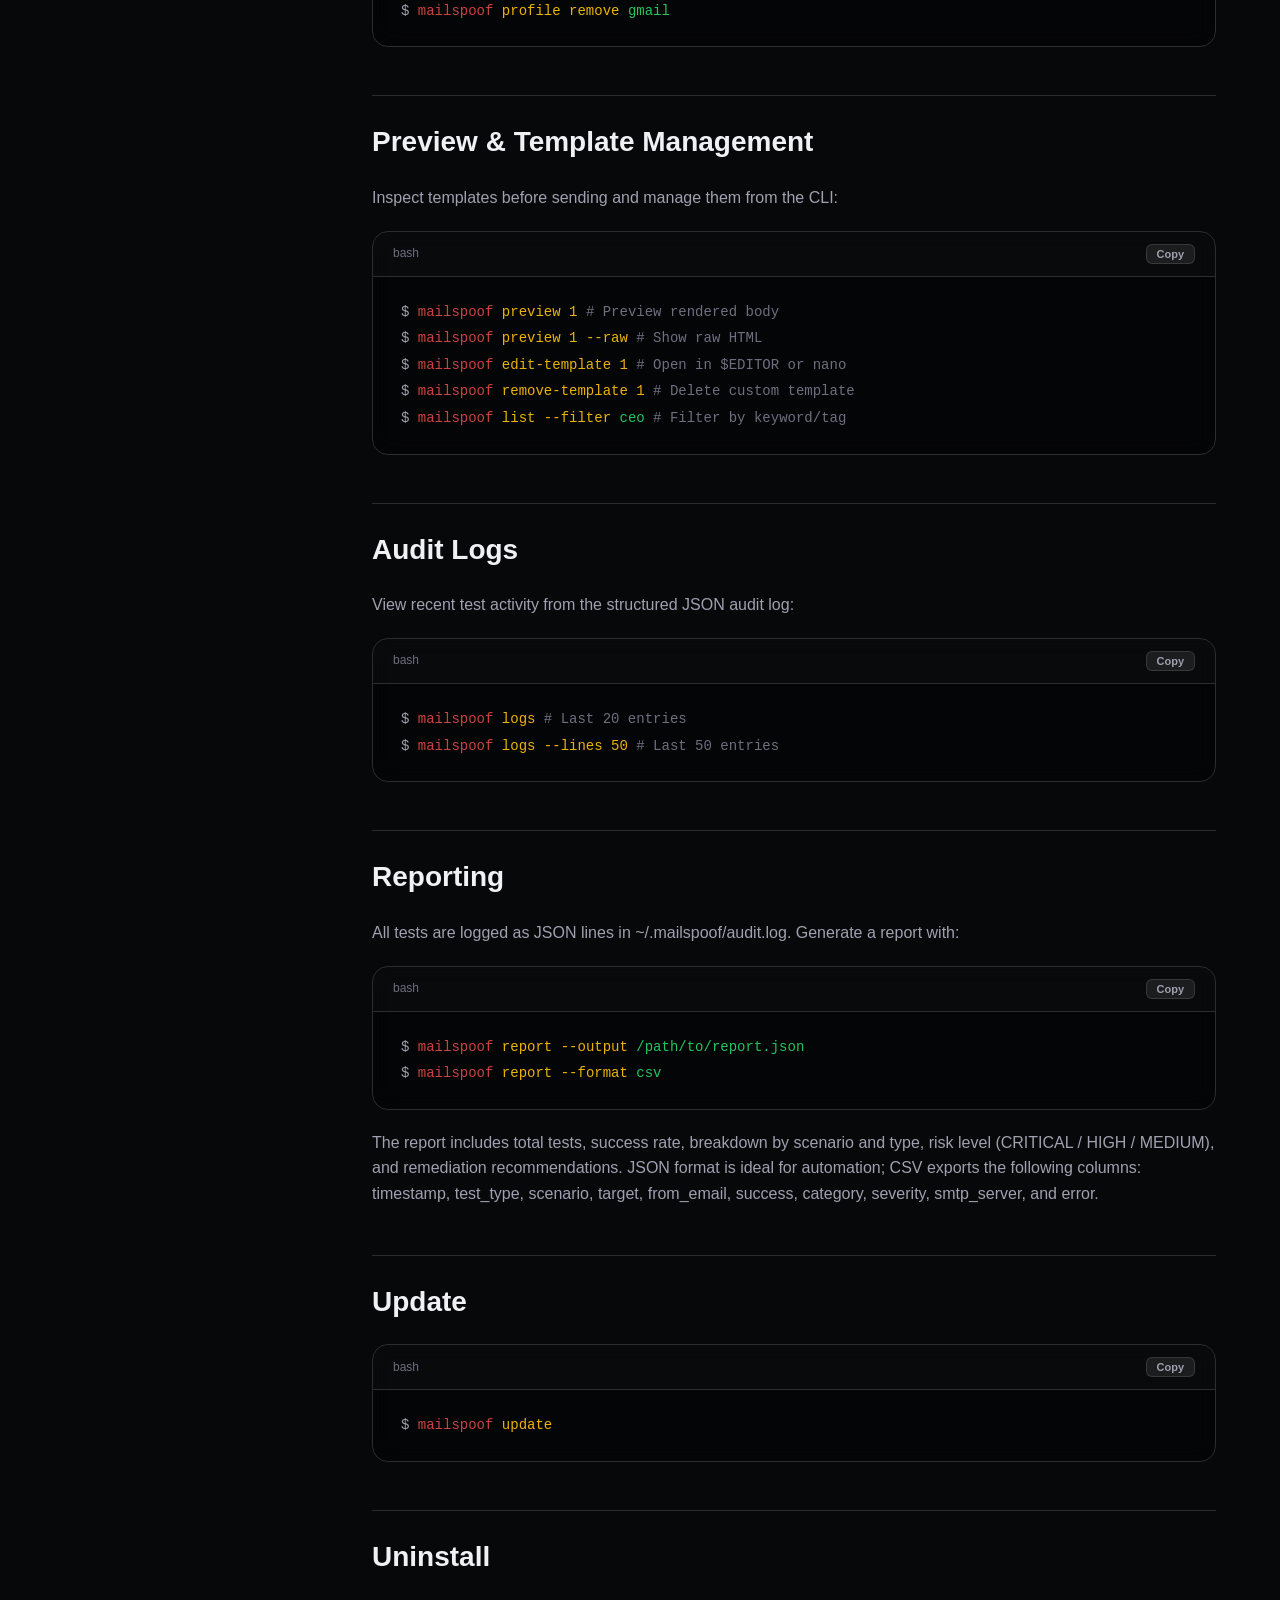
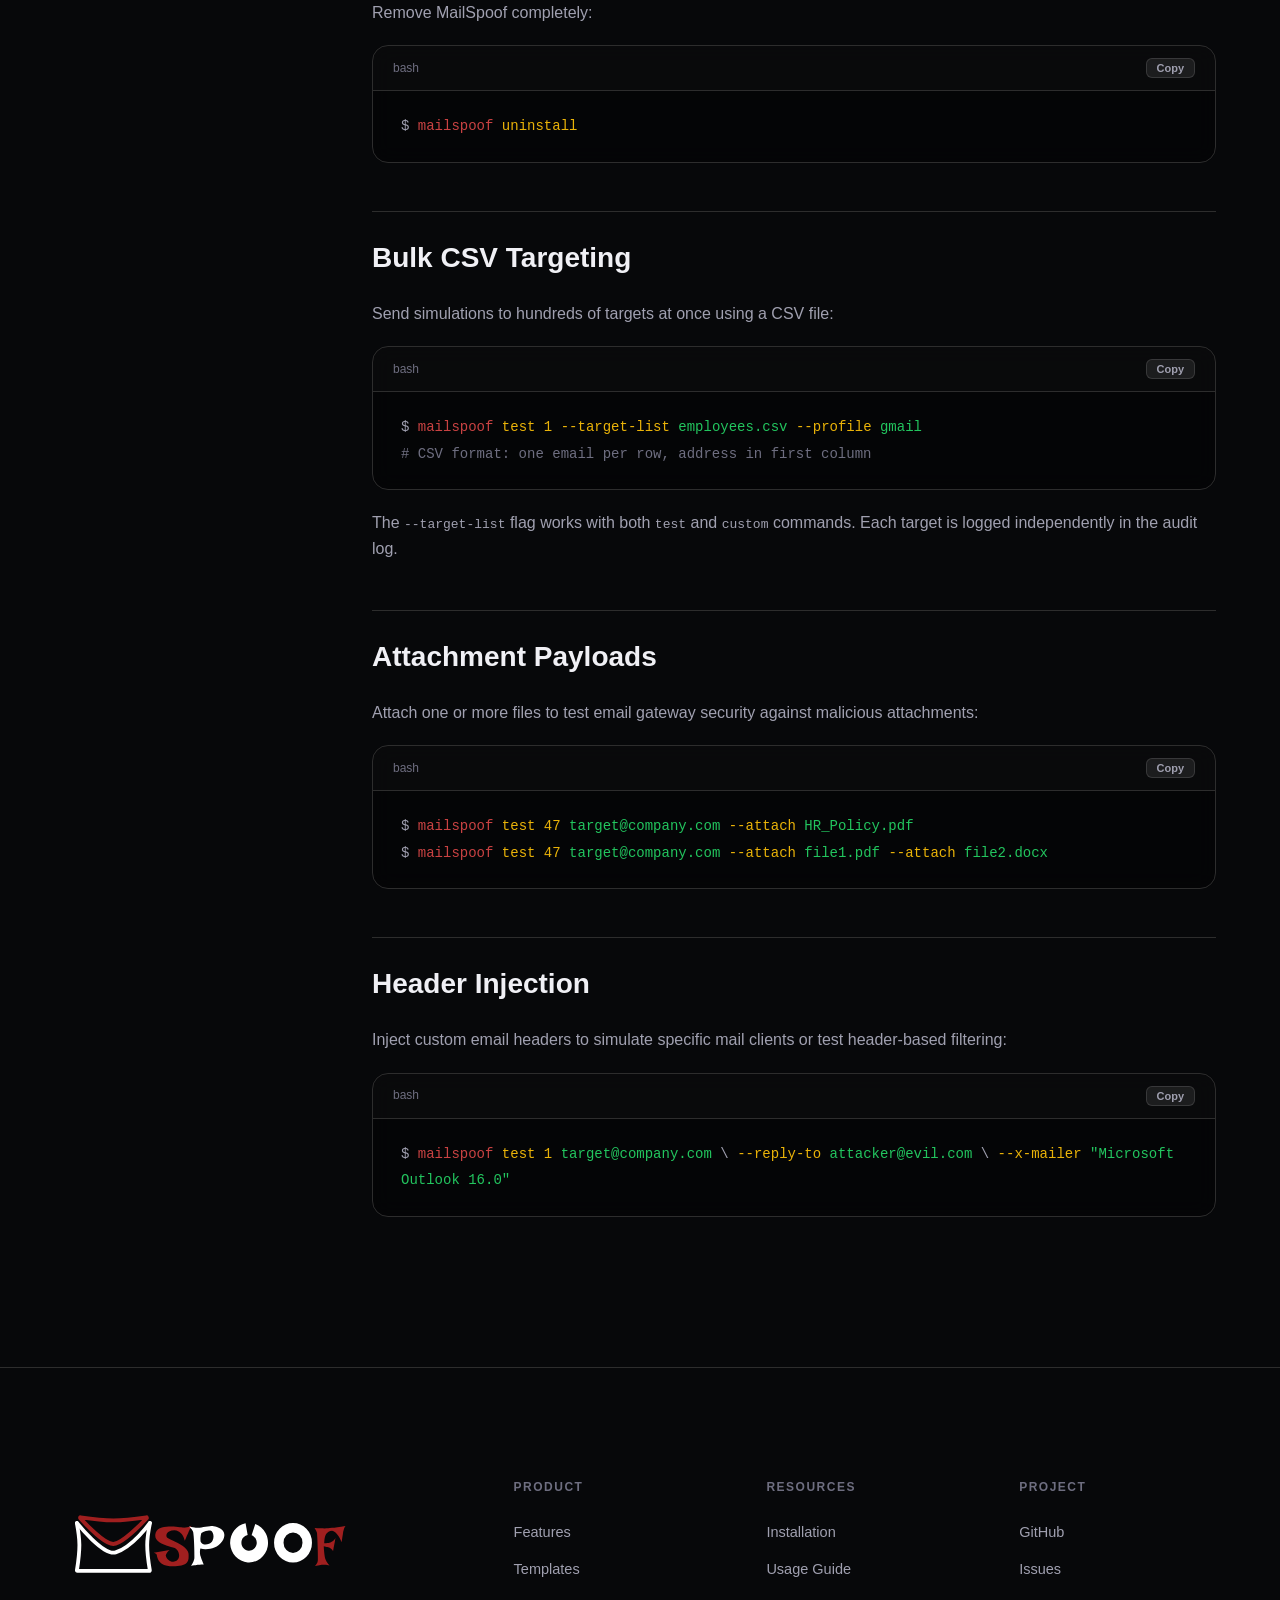
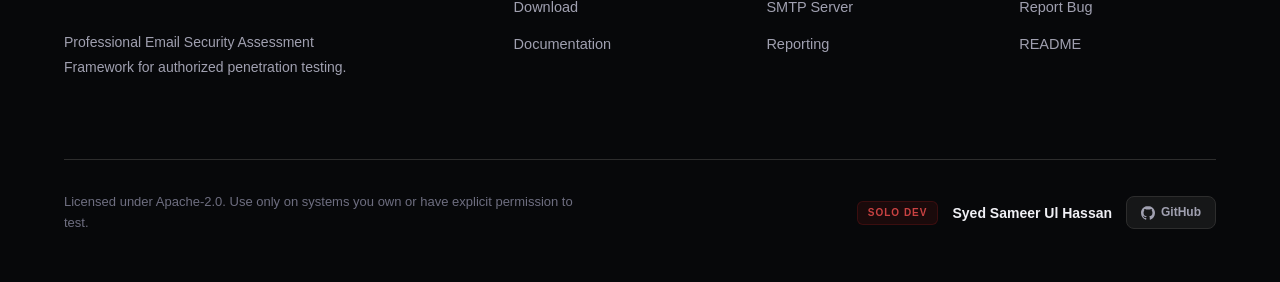
==== commit 516fede1: "Add copy button to Termux codeblock in docs.html" ====
--- a/View/docs.html
+++ b/View/docs.html
@@ -103,7 +103,7 @@
 
         <h3 id="termux">Termux (Android)</h3>
         <p>Install MailSpoof on Android with a single command in the Termux app:</p>
-        <div class="code-block"><div class="code-header">bash</div><div class="code-body">$ <span class="k">curl</span> <span class="v">-sL</span> <span class="s">https://raw.githubusercontent.com/syed-sameer-ul-hassan/MailSpoof/main/install_termux.sh</span> <span class="c">|</span> <span class="k">bash</span></div></div>
+        <div class="code-block"><div class="code-header">bash<button type="button" class="copy-btn" data-copy="curl -sL https://raw.githubusercontent.com/syed-sameer-ul-hassan/MailSpoof/main/install_termux.sh | bash">Copy</button></div><div class="code-body">$ <span class="k">curl</span> <span class="v">-sL</span> <span class="s">https://raw.githubusercontent.com/syed-sameer-ul-hassan/MailSpoof/main/install_termux.sh</span> <span class="c">|</span> <span class="k">bash</span></div></div>
         <p>This installs <code>python</code> and <code>git</code> via pkg, clones the repository, and sets up the CLI globally on your device.</p>
 
         <h3 id="docker">Docker Deployment</h3>
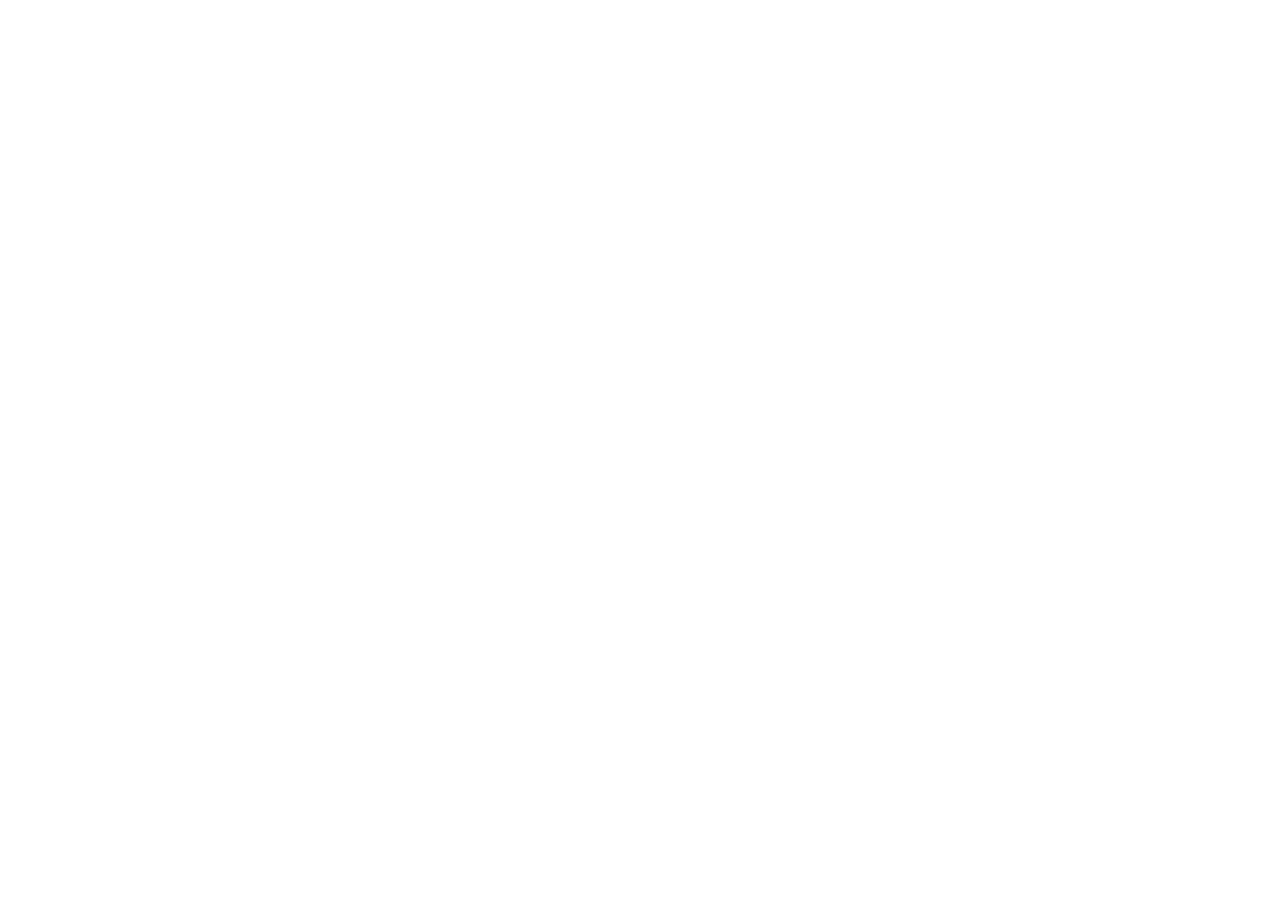
==== commit 6eca7d76: "fix securty pachis" ====
--- a/View/docs.html
+++ b/View/docs.html
@@ -6,19 +6,63 @@
 <meta name="referrer" content="strict-origin-when-cross-origin">
 <meta http-equiv="Content-Security-Policy" content="default-src 'self'; script-src 'self' 'unsafe-inline'; style-src 'self' 'unsafe-inline' https://fonts.googleapis.com; font-src https://fonts.gstatic.com; img-src 'self' data: https:; connect-src *; frame-ancestors 'none'; base-uri 'self'; form-action 'self';">
 <link rel="preconnect" href="https://fonts.googleapis.com">
-<link href="https://fonts.googleapis.com/css2?family=Inter:wght@400;500;600;700;800&family=JetBrains+Mono:wght@400;700&display=swap" rel="stylesheet">
+<link href="https://fonts.googleapis.com/css2?family=K2D:wght@400;500;600;700;800&family=JetBrains+Mono:wght@400;700&display=swap" rel="stylesheet">
 <link rel="icon" href="../assets/icon.svg" type="image/svg+xml">
 <link rel="stylesheet" href="../style/style.css">
 <link rel="stylesheet" href="../style/phone.css">
 <link rel="stylesheet" href="../style/tablet.css">
-<title>MailSpoof - Documentation</title>
-<meta name="description" content="Official documentation for MailSpoof. Learn how to install, configure, and use the framework for authorized email security assessments.">
-<meta name="keywords" content="MailSpoof documentation, install MailSpoof, MailSpoof CLI, MailSpoof guide, Termux install">
+<title>MailSpoof - Documentation | Email Security Assessment Framework | Orildo</title>
+<meta name="description" content="Official MailSpoof documentation by Orildo. Learn installation, configuration, SMTP server setup, templates, custom tests, verbose diagnostics, SMTP relay, profiles, preview, audit logs, reporting, and more. Developed by Syed Sameer Ul Hassan.">
+<meta name="keywords" content="MailSpoof documentation, install MailSpoof, MailSpoof CLI, MailSpoof guide, Termux install, email security assessment, penetration testing, SMTP testing, Orildo, Syed Sameer Ul Hassan">
 <meta name="author" content="Syed Sameer Ul Hassan">
-<meta property="og:title" content="MailSpoof - Documentation & Guide">
-<meta property="og:description" content="Official documentation for MailSpoof. Learn how to install, configure, and use the framework.">
+<meta name="publisher" content="Orildo">
+<link rel="canonical" href="https://mailspoof.orildo.sbs/View/docs.html">
+<meta property="og:title" content="MailSpoof - Documentation | Email Security Assessment Framework by Orildo">
+<meta property="og:description" content="Official MailSpoof documentation. Learn installation, configuration, SMTP server setup, templates, custom tests, and more. For authorized penetration testing.">
 <meta property="og:type" content="website">
+<meta property="og:url" content="https://mailspoof.orildo.sbs/View/docs.html">
+<meta property="og:site_name" content="MailSpoof">
+<meta property="og:locale" content="en_US">
+<meta property="article:author" content="https://sameer.orildo.sbs">
+<meta property="article:publisher" content="https://orildo.sbs">
+<meta name="twitter:card" content="summary_large_image">
+<meta name="twitter:title" content="MailSpoof - Documentation">
+<meta name="twitter:description" content="Official MailSpoof documentation. Learn installation, configuration, SMTP server setup, templates. By Orildo.">
+<meta name="twitter:site" content="@orildo">
+<meta name="twitter:creator" content="@syedsameer">
+<meta name="theme-color" content="#A01F1F">
 <meta name="robots" content="index, follow">
+<link rel="author" href="https://sameer.orildo.sbs">
+<link rel="publisher" href="https://orildo.sbs">
+<script type="application/ld+json">
+{
+  "@context": "https://schema.org",
+  "@type": "WebPage",
+  "name": "MailSpoof - Documentation",
+  "description": "Official documentation for MailSpoof email security assessment framework.",
+  "url": "https://mailspoof.orildo.sbs/View/docs.html",
+  "isPartOf": {
+    "@type": "WebSite",
+    "name": "MailSpoof",
+    "url": "https://mailspoof.orildo.sbs"
+  },
+  "about": {
+    "@type": "SoftwareApplication",
+    "name": "MailSpoof",
+    "applicationCategory": "SecurityApplication"
+  },
+  "author": {
+    "@type": "Person",
+    "name": "Syed Sameer Ul Hassan",
+    "url": "https://sameer.orildo.sbs"
+  },
+  "publisher": {
+    "@type": "Organization",
+    "name": "Orildo",
+    "url": "https://orildo.sbs"
+  }
+}
+</script>
 </head>
 <body>
 <nav class="navbar">
@@ -192,6 +236,7 @@
       <div class="footer-col"><h5>Product</h5><a href="features.html">Features</a><a href="templates.html">Templates</a><a href="download.html">Download</a><a href="docs.html">Documentation</a></div>
       <div class="footer-col"><h5>Resources</h5><a href="docs.html#install">Installation</a><a href="docs.html#usage">Usage Guide</a><a href="docs.html#server">SMTP Server</a><a href="docs.html#reporting">Reporting</a></div>
       <div class="footer-col"><h5>Project</h5><a href="https://github.com/syed-sameer-ul-hassan/MailSpoof" target="_blank" rel="noopener noreferrer">GitHub</a><a href="https://github.com/syed-sameer-ul-hassan/MailSpoof/issues" target="_blank" rel="noopener noreferrer">Issues</a><a href="../bug/report/bugreport.html">Report Bug</a><a href="https://github.com/syed-sameer-ul-hassan/MailSpoof/blob/main/README.md" target="_blank" rel="noopener noreferrer">README</a></div>
+      <div class="footer-col"><h5>Connect</h5><a href="https://github.com/syed-sameer-ul-hassan" target="_blank" rel="noopener noreferrer">GitHub</a><a href="https://pk.linkedin.com/in/syed-sameer-ul-hassan-a752823a3" target="_blank" rel="noopener noreferrer">LinkedIn</a><a href="https://x.com/sameer_shah422" target="_blank" rel="noopener noreferrer">X (Twitter)</a><a href="https://instagram.com/syed_sameer_ul_hassan_kazmi" target="_blank" rel="noopener noreferrer">Instagram</a><a href="https://www.threads.com/syed_sameer_ul_hassan_kazmi" target="_blank" rel="noopener noreferrer">Threads</a><a href="https://www.facebook.com/people/Syed-Sameer-Ul-Hassan/100076772343411/" target="_blank" rel="noopener noreferrer">Facebook</a></div>
     </div>
     <div class="footer-bottom"><p>Licensed under Apache-2.0. Use only on systems you own or have explicit permission to test.</p><div class="footer-dev"><span class="dev-label">Solo Dev</span><span class="dev-name">Syed Sameer Ul Hassan</span><a href="https://github.com/syed-sameer-ul-hassan" target="_blank" rel="noopener noreferrer" class="dev-github"><svg width="14" height="14" fill="currentColor" viewBox="0 0 24 24"><path d="M12 0c-6.626 0-12 5.373-12 12 0 5.302 3.438 9.8 8.207 11.387.599.111.793-.261.793-.577v-2.234c-3.338.726-4.033-1.416-4.033-1.416-.546-1.387-1.333-1.756-1.333-1.756-1.089-.745.083-.729.083-.729 1.205.084 1.839 1.237 1.839 1.237 1.07 1.834 2.807 1.304 3.492.997.107-.775.418-1.305.762-1.604-2.665-.305-5.467-1.334-5.467-5.931 0-1.311.469-2.381 1.236-3.221-.124-.303-.535-1.524.117-3.176 0 0 1.008-.322 3.301 1.23.957-.266 1.983-.399 3.003-.404 1.02.005 2.047.138 3.006.404 2.291-1.552 3.297-1.23 3.297-1.23.653 1.653.242 2.874.118 3.176.77.84 1.233 1.911 1.233 3.221 0 4.609-2.807 5.624-5.479 5.921.43.372.823 1.102.823 2.222v3.293c0 .319.192.694.801.576 4.765-1.589 8.199-6.086 8.199-11.386 0-6.627-5.373-12-12-12z"/></svg>GitHub</a></div></div>
   </div>
@@ -250,5 +295,6 @@
   });
 })();
 </script>
+<script src="../logs/security.js"></script>
 </body>
 </html>
--- a/style/style.css
+++ b/style/style.css
@@ -17,7 +17,7 @@
   --yellow: #eab308;
   --blue: #3b82f6;
   --purple: #a855f7;
-  --font: 'Inter', -apple-system, BlinkMacSystemFont, 'Segoe UI', sans-serif;
+  --font: 'K2D', -apple-system, BlinkMacSystemFont, 'Segoe UI', sans-serif;
   --font-mono: 'JetBrains Mono', 'Fira Code', monospace;
 }
 
